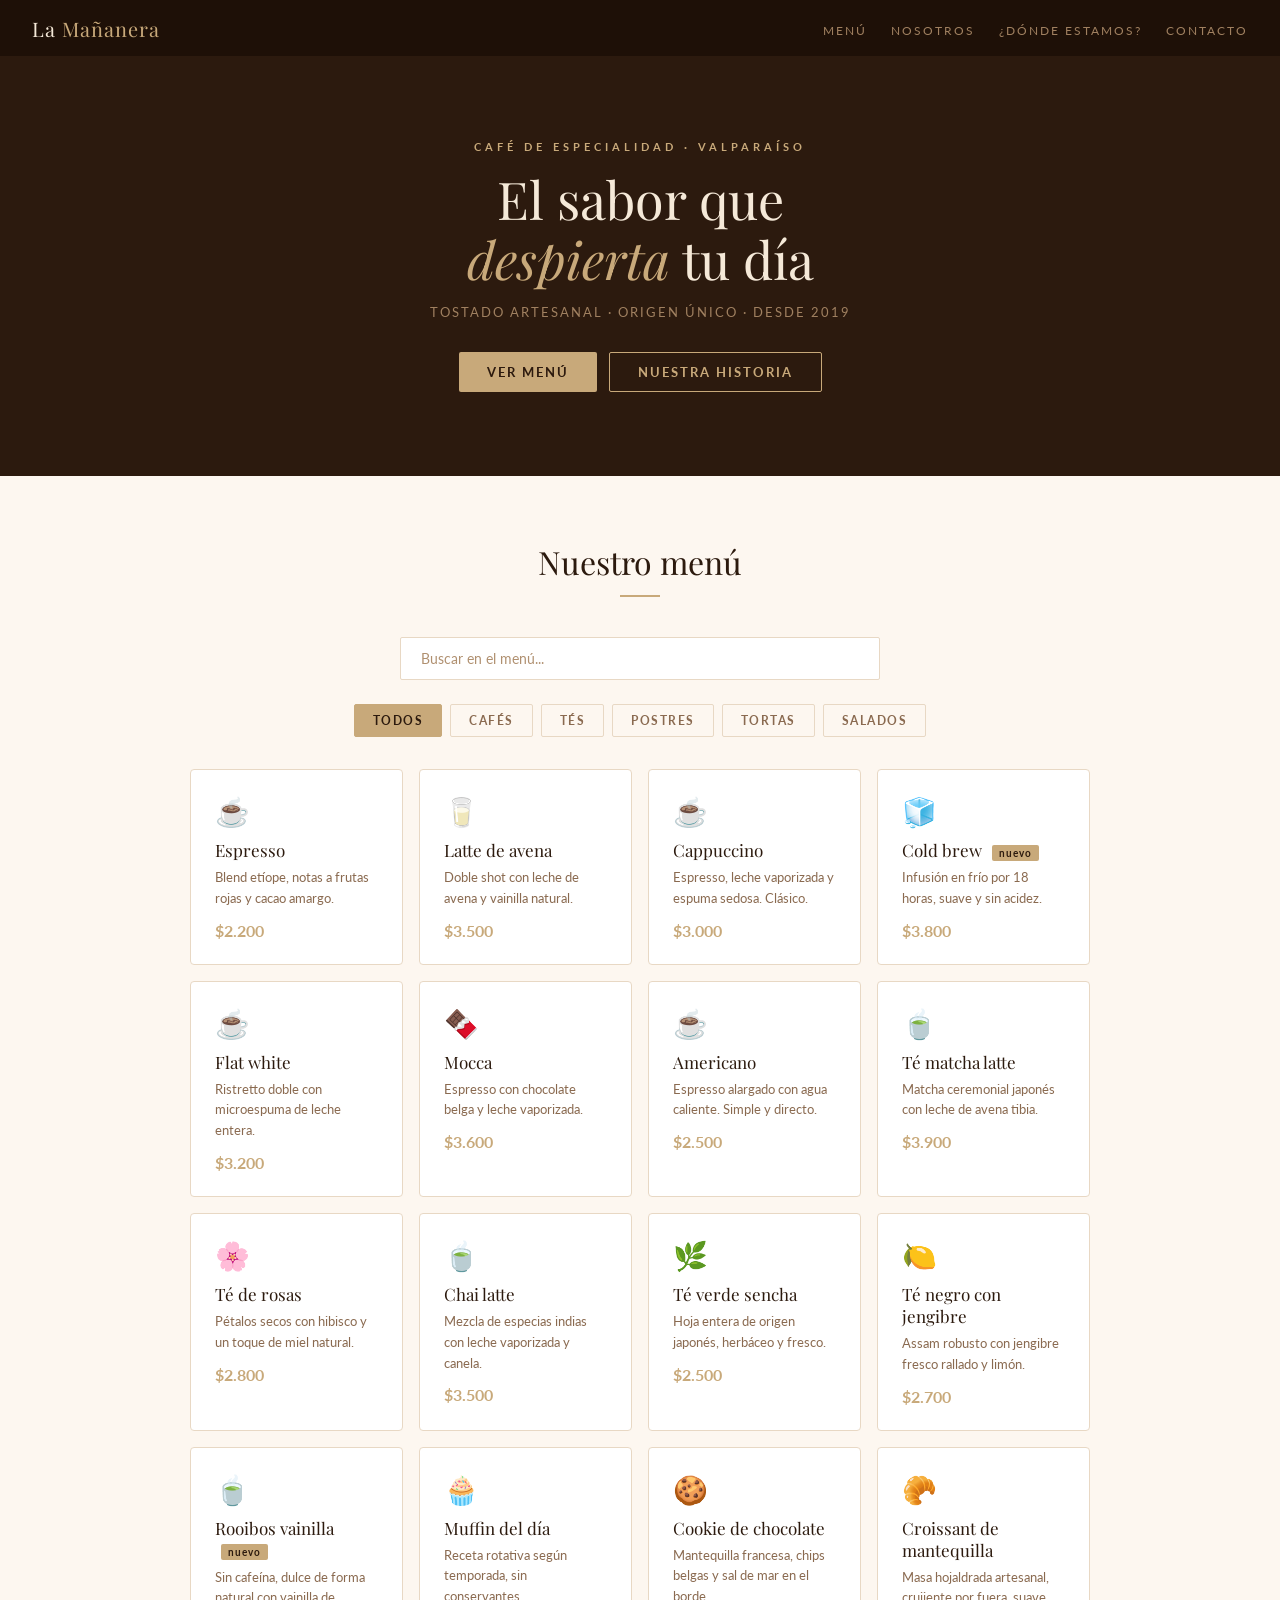
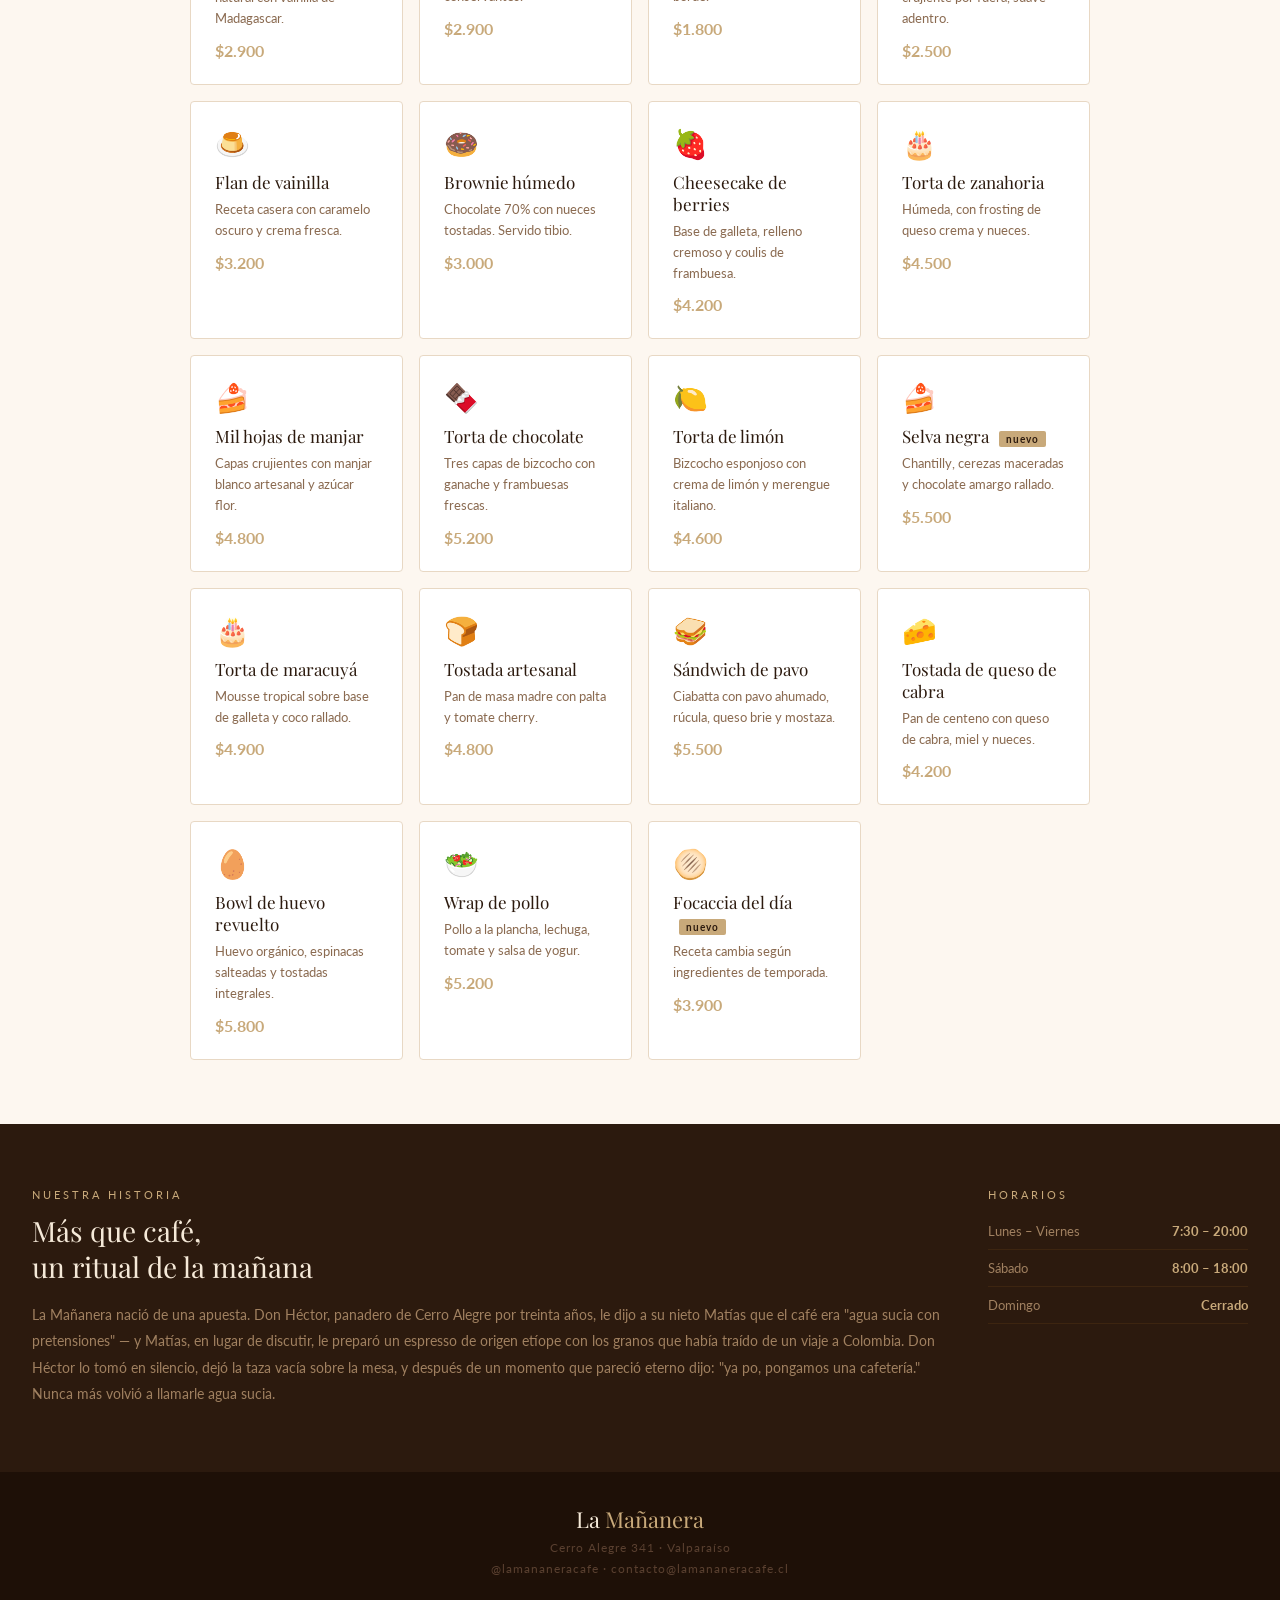
==== index.html @ afb2ca1e "cambios" ====
<!DOCTYPE html>
<html lang="es">
<head>
  <meta charset="UTF-8" />
  <meta name="viewport" content="width=device-width, initial-scale=1.0" />
  <title>La Mañanera — Café de Especialidad</title>
  <link rel="stylesheet" href="style.css" />
  <link rel="preconnect" href="https://fonts.googleapis.com" />
  <link href="https://fonts.googleapis.com/css2?family=Playfair+Display:ital,wght@0,400;0,600;1,400&family=Lato:wght@300;400;700&display=swap" rel="stylesheet" />
</head>
<body>

  <!-- NAVBAR -->
  <nav class="nav">
    <div class="nav-logo">La <span>Mañanera</span></div>
    <ul class="nav-links">
      <li><a href="#menu">Menú</a></li>
      <li><a href="#nosotros">Nosotros</a></li>
      <li><a href="ubicacion.html">¿Dónde estamos?</a></li>
      <li><a href="contacto.html">Contacto</a></li>
    </ul>
  </nav>

  <!-- HERO -->
  <section class="hero">
    <p class="hero-tag">Café de especialidad · Valparaíso</p>
    <h1 class="hero-title">El sabor que<br><em>despierta</em> tu día</h1>
    <p class="hero-sub">Tostado artesanal · Origen único · Desde 2019</p>
    <div class="hero-btns">
      <a href="#menu" class="btn-primary">Ver menú</a>
      <a href="#nosotros" class="btn-secondary">Nuestra historia</a>
    </div>
  </section>

  <!-- MENÚ -->
  <section class="section" id="menu">
    <h2 class="section-title">Nuestro menú</h2>
    <div class="section-line"></div>

    <!-- BUSCADOR -->
    <div class="menu-search-wrap">
      <input type="text" id="menuSearch" class="menu-search" placeholder="Buscar en el menú..." />
    </div>

    <!-- FILTROS -->
    <div class="menu-filters">
      <button class="filter-btn active" data-cat="todos">Todos</button>
      <button class="filter-btn" data-cat="cafes">Cafés</button>
      <button class="filter-btn" data-cat="tes">Tés</button>
      <button class="filter-btn" data-cat="postres">Postres</button>
      <button class="filter-btn" data-cat="tortas">Tortas</button>
      <button class="filter-btn" data-cat="salados">Salados</button>
    </div>

    <!-- SIN RESULTADOS -->
    <p class="menu-empty" id="menuEmpty" style="display:none;">No se encontraron productos.</p>

    <!-- GRID DE PRODUCTOS -->
    <div class="menu-grid" id="menuGrid">

      <!-- CAFÉS -->
      <div class="menu-card" data-cat="cafes">
        <div class="menu-icon">☕</div>
        <p class="menu-name">Espresso</p>
        <p class="menu-desc">Blend etíope, notas a frutas rojas y cacao amargo.</p>
        <span class="menu-price">$2.200</span>
      </div>
      <div class="menu-card" data-cat="cafes">
        <div class="menu-icon">🥛</div>
        <p class="menu-name">Latte de avena</p>
        <p class="menu-desc">Doble shot con leche de avena y vainilla natural.</p>
        <span class="menu-price">$3.500</span>
      </div>
      <div class="menu-card" data-cat="cafes">
        <div class="menu-icon">☕</div>
        <p class="menu-name">Cappuccino</p>
        <p class="menu-desc">Espresso, leche vaporizada y espuma sedosa. Clásico.</p>
        <span class="menu-price">$3.000</span>
      </div>
      <div class="menu-card" data-cat="cafes">
        <div class="menu-icon">🧊</div>
        <p class="menu-name">Cold brew <span class="badge-new">nuevo</span></p>
        <p class="menu-desc">Infusión en frío por 18 horas, suave y sin acidez.</p>
        <span class="menu-price">$3.800</span>
      </div>
      <div class="menu-card" data-cat="cafes">
        <div class="menu-icon">☕</div>
        <p class="menu-name">Flat white</p>
        <p class="menu-desc">Ristretto doble con microespuma de leche entera.</p>
        <span class="menu-price">$3.200</span>
      </div>
      <div class="menu-card" data-cat="cafes">
        <div class="menu-icon">🍫</div>
        <p class="menu-name">Mocca</p>
        <p class="menu-desc">Espresso con chocolate belga y leche vaporizada.</p>
        <span class="menu-price">$3.600</span>
      </div>
      <div class="menu-card" data-cat="cafes">
        <div class="menu-icon">☕</div>
        <p class="menu-name">Americano</p>
        <p class="menu-desc">Espresso alargado con agua caliente. Simple y directo.</p>
        <span class="menu-price">$2.500</span>
      </div>

      <!-- TÉS -->
      <div class="menu-card" data-cat="tes">
        <div class="menu-icon">🍵</div>
        <p class="menu-name">Té matcha latte</p>
        <p class="menu-desc">Matcha ceremonial japonés con leche de avena tibia.</p>
        <span class="menu-price">$3.900</span>
      </div>
      <div class="menu-card" data-cat="tes">
        <div class="menu-icon">🌸</div>
        <p class="menu-name">Té de rosas</p>
        <p class="menu-desc">Pétalos secos con hibisco y un toque de miel natural.</p>
        <span class="menu-price">$2.800</span>
      </div>
      <div class="menu-card" data-cat="tes">
        <div class="menu-icon">🍵</div>
        <p class="menu-name">Chai latte</p>
        <p class="menu-desc">Mezcla de especias indias con leche vaporizada y canela.</p>
        <span class="menu-price">$3.500</span>
      </div>
      <div class="menu-card" data-cat="tes">
        <div class="menu-icon">🌿</div>
        <p class="menu-name">Té verde sencha</p>
        <p class="menu-desc">Hoja entera de origen japonés, herbáceo y fresco.</p>
        <span class="menu-price">$2.500</span>
      </div>
      <div class="menu-card" data-cat="tes">
        <div class="menu-icon">🍋</div>
        <p class="menu-name">Té negro con jengibre</p>
        <p class="menu-desc">Assam robusto con jengibre fresco rallado y limón.</p>
        <span class="menu-price">$2.700</span>
      </div>
      <div class="menu-card" data-cat="tes">
        <div class="menu-icon">🍵</div>
        <p class="menu-name">Rooibos vainilla <span class="badge-new">nuevo</span></p>
        <p class="menu-desc">Sin cafeína, dulce de forma natural con vainilla de Madagascar.</p>
        <span class="menu-price">$2.900</span>
      </div>

      <!-- POSTRES -->
      <div class="menu-card" data-cat="postres">
        <div class="menu-icon">🧁</div>
        <p class="menu-name">Muffin del día</p>
        <p class="menu-desc">Receta rotativa según temporada, sin conservantes.</p>
        <span class="menu-price">$2.900</span>
      </div>
      <div class="menu-card" data-cat="postres">
        <div class="menu-icon">🍪</div>
        <p class="menu-name">Cookie de chocolate</p>
        <p class="menu-desc">Mantequilla francesa, chips belgas y sal de mar en el borde.</p>
        <span class="menu-price">$1.800</span>
      </div>
      <div class="menu-card" data-cat="postres">
        <div class="menu-icon">🥐</div>
        <p class="menu-name">Croissant de mantequilla</p>
        <p class="menu-desc">Masa hojaldrada artesanal, crujiente por fuera, suave adentro.</p>
        <span class="menu-price">$2.500</span>
      </div>
      <div class="menu-card" data-cat="postres">
        <div class="menu-icon">🍮</div>
        <p class="menu-name">Flan de vainilla</p>
        <p class="menu-desc">Receta casera con caramelo oscuro y crema fresca.</p>
        <span class="menu-price">$3.200</span>
      </div>
      <div class="menu-card" data-cat="postres">
        <div class="menu-icon">🍩</div>
        <p class="menu-name">Brownie húmedo</p>
        <p class="menu-desc">Chocolate 70% con nueces tostadas. Servido tibio.</p>
        <span class="menu-price">$3.000</span>
      </div>
      <div class="menu-card" data-cat="postres">
        <div class="menu-icon">🍓</div>
        <p class="menu-name">Cheesecake de berries</p>
        <p class="menu-desc">Base de galleta, relleno cremoso y coulis de frambuesa.</p>
        <span class="menu-price">$4.200</span>
      </div>

      <!-- TORTAS -->
      <div class="menu-card" data-cat="tortas">
        <div class="menu-icon">🎂</div>
        <p class="menu-name">Torta de zanahoria</p>
        <p class="menu-desc">Húmeda, con frosting de queso crema y nueces.</p>
        <span class="menu-price">$4.500</span>
      </div>
      <div class="menu-card" data-cat="tortas">
        <div class="menu-icon">🍰</div>
        <p class="menu-name">Mil hojas de manjar</p>
        <p class="menu-desc">Capas crujientes con manjar blanco artesanal y azúcar flor.</p>
        <span class="menu-price">$4.800</span>
      </div>
      <div class="menu-card" data-cat="tortas">
        <div class="menu-icon">🍫</div>
        <p class="menu-name">Torta de chocolate</p>
        <p class="menu-desc">Tres capas de bizcocho con ganache y frambuesas frescas.</p>
        <span class="menu-price">$5.200</span>
      </div>
      <div class="menu-card" data-cat="tortas">
        <div class="menu-icon">🍋</div>
        <p class="menu-name">Torta de limón</p>
        <p class="menu-desc">Bizcocho esponjoso con crema de limón y merengue italiano.</p>
        <span class="menu-price">$4.600</span>
      </div>
      <div class="menu-card" data-cat="tortas">
        <div class="menu-icon">🍰</div>
        <p class="menu-name">Selva negra <span class="badge-new">nuevo</span></p>
        <p class="menu-desc">Chantilly, cerezas maceradas y chocolate amargo rallado.</p>
        <span class="menu-price">$5.500</span>
      </div>
      <div class="menu-card" data-cat="tortas">
        <div class="menu-icon">🎂</div>
        <p class="menu-name">Torta de maracuyá</p>
        <p class="menu-desc">Mousse tropical sobre base de galleta y coco rallado.</p>
        <span class="menu-price">$4.900</span>
      </div>

      <!-- SALADOS -->
      <div class="menu-card" data-cat="salados">
        <div class="menu-icon">🍞</div>
        <p class="menu-name">Tostada artesanal</p>
        <p class="menu-desc">Pan de masa madre con palta y tomate cherry.</p>
        <span class="menu-price">$4.800</span>
      </div>
      <div class="menu-card" data-cat="salados">
        <div class="menu-icon">🥪</div>
        <p class="menu-name">Sándwich de pavo</p>
        <p class="menu-desc">Ciabatta con pavo ahumado, rúcula, queso brie y mostaza.</p>
        <span class="menu-price">$5.500</span>
      </div>
      <div class="menu-card" data-cat="salados">
        <div class="menu-icon">🧀</div>
        <p class="menu-name">Tostada de queso de cabra</p>
        <p class="menu-desc">Pan de centeno con queso de cabra, miel y nueces.</p>
        <span class="menu-price">$4.200</span>
      </div>
      <div class="menu-card" data-cat="salados">
        <div class="menu-icon">🥚</div>
        <p class="menu-name">Bowl de huevo revuelto</p>
        <p class="menu-desc">Huevo orgánico, espinacas salteadas y tostadas integrales.</p>
        <span class="menu-price">$5.800</span>
      </div>
      <div class="menu-card" data-cat="salados">
        <div class="menu-icon">🥗</div>
        <p class="menu-name">Wrap de pollo</p>
        <p class="menu-desc">Pollo a la plancha, lechuga, tomate y salsa de yogur.</p>
        <span class="menu-price">$5.200</span>
      </div>
      <div class="menu-card" data-cat="salados">
        <div class="menu-icon">🫓</div>
        <p class="menu-name">Focaccia del día <span class="badge-new">nuevo</span></p>
        <p class="menu-desc">Receta cambia según ingredientes de temporada.</p>
        <span class="menu-price">$3.900</span>
      </div>

    </div>
  </section>

  <!-- NOSOTROS -->
  <section class="about" id="nosotros">
    <div class="about-text">
      <span class="about-label">Nuestra historia</span>
      <h2 class="about-heading">Más que café,<br>un ritual de la mañana</h2>
      <p class="about-body">La Mañanera nació de una apuesta. Don Héctor, panadero de Cerro Alegre por treinta años, le dijo a su nieto Matías que el café era "agua sucia con pretensiones" — y Matías, en lugar de discutir, le preparó un espresso de origen etíope con los granos que había traído de un viaje a Colombia. Don Héctor lo tomó en silencio, dejó la taza vacía sobre la mesa, y después de un momento que pareció eterno dijo: "ya po, pongamos una cafetería." Nunca más volvió a llamarle agua sucia.
</p>
    </div>
    <div class="about-hours" id="horarios">
      <span class="about-label">Horarios</span>
      <div class="hours">
        <div class="hour-row"><span>Lunes – Viernes</span><strong>7:30 – 20:00</strong></div>
        <div class="hour-row"><span>Sábado</span><strong>8:00 – 18:00</strong></div>
        <div class="hour-row"><span>Domingo</span><strong>Cerrado</strong></div>
      </div>
    </div>
  </section>

  <!-- FOOTER / CONTACTO -->
  <footer class="footer" id="contacto">
    <div class="footer-logo">La <span>Mañanera</span></div>
    <p class="footer-sub">Cerro Alegre 341 · Valparaíso</p>
    <p class="footer-sub">@lamananeracafe · contacto@lamananeracafe.cl</p>
  </footer>


<script>
  const cards = document.querySelectorAll('.menu-card');
  const filterBtns = document.querySelectorAll('.filter-btn');
  const searchInput = document.getElementById('menuSearch');
  const emptyMsg = document.getElementById('menuEmpty');

  let currentCat = 'todos';

  function filterMenu() {
    const query = searchInput.value.toLowerCase().trim();
    let visible = 0;

    cards.forEach(card => {
      const cat = card.dataset.cat;
      const text = card.innerText.toLowerCase();
      const matchCat = currentCat === 'todos' || cat === currentCat;
      const matchSearch = query === '' || text.includes(query);

      if (matchCat && matchSearch) {
        card.style.display = '';
        visible++;
      } else {
        card.style.display = 'none';
      }
    });

    emptyMsg.style.display = visible === 0 ? 'block' : 'none';
  }

  filterBtns.forEach(btn => {
    btn.addEventListener('click', () => {
      filterBtns.forEach(b => b.classList.remove('active'));
      btn.classList.add('active');
      currentCat = btn.dataset.cat;
      filterMenu();
    });
  });

  searchInput.addEventListener('input', filterMenu);
</script>

</body>
</html>
---- style.css ----
/* ===== RESET & BASE ===== */
*, *::before, *::after { box-sizing: border-box; margin: 0; padding: 0; }

body {
  font-family: 'Lato', sans-serif;
  background: #fdf7f0;
  color: #2c1a0e;
}

a { text-decoration: none; }

/* ===== NAVBAR ===== */
.nav {
  background: #1e1007;
  padding: 0 2rem;
  display: flex;
  align-items: center;
  justify-content: space-between;
  height: 56px;
  position: sticky;
  top: 0;
  z-index: 100;
}

.nav-logo {
  font-family: 'Playfair Display', serif;
  font-size: 20px;
  color: #f5e9d8;
  letter-spacing: 1px;
}

.nav-logo span { color: #c8a97a; }

.nav-links {
  display: flex;
  gap: 24px;
  list-style: none;
}

.nav-links a {
  font-size: 12px;
  color: #a08060;
  letter-spacing: 2px;
  text-transform: uppercase;
  transition: color 0.2s;
}

.nav-links a:hover { color: #c8a97a; }

/* ===== HERO ===== */
.hero {
  background: #2c1a0e;
  min-height: 420px;
  display: flex;
  align-items: center;
  justify-content: center;
  flex-direction: column;
  text-align: center;
  padding: 4rem 2rem;
}

.hero-tag {
  font-size: 11px;
  letter-spacing: 4px;
  text-transform: uppercase;
  color: #c8a97a;
  margin-bottom: 1rem;
  font-weight: 700;
}

.hero-title {
  font-family: 'Playfair Display', serif;
  font-size: 52px;
  font-weight: 400;
  color: #f5e9d8;
  line-height: 1.15;
  margin-bottom: 1rem;
}

.hero-title em {
  font-style: italic;
  color: #c8a97a;
}

.hero-sub {
  font-size: 13px;
  color: #a08060;
  letter-spacing: 2px;
  text-transform: uppercase;
  margin-bottom: 2rem;
}

.hero-btns {
  display: flex;
  gap: 12px;
  flex-wrap: wrap;
  justify-content: center;
}

.btn-primary {
  background: #c8a97a;
  color: #2c1a0e;
  padding: 12px 28px;
  font-family: 'Lato', sans-serif;
  font-size: 13px;
  font-weight: 700;
  letter-spacing: 2px;
  text-transform: uppercase;
  border-radius: 2px;
  transition: background 0.2s;
}

.btn-primary:hover { background: #d4b98a; }

.btn-secondary {
  background: transparent;
  color: #c8a97a;
  padding: 11px 28px;
  border: 1.5px solid #c8a97a;
  font-family: 'Lato', sans-serif;
  font-size: 13px;
  font-weight: 700;
  letter-spacing: 2px;
  text-transform: uppercase;
  border-radius: 2px;
  transition: background 0.2s;
}

.btn-secondary:hover { background: rgba(200, 169, 122, 0.1); }

/* ===== SECCIÓN MENÚ ===== */
.section {
  padding: 4rem 2rem;
  background: #fdf7f0;
}

.section-title {
  font-family: 'Playfair Display', serif;
  font-size: 32px;
  color: #2c1a0e;
  text-align: center;
  font-weight: 400;
}

.section-line {
  width: 40px;
  height: 2px;
  background: #c8a97a;
  margin: 0.75rem auto 2.5rem;
}

.menu-grid {
  display: grid;
  grid-template-columns: repeat(auto-fit, minmax(200px, 1fr));
  gap: 16px;
  max-width: 900px;
  margin: 0 auto;
}

.menu-card {
  background: #fff;
  border: 0.5px solid #e8d8c4;
  border-radius: 4px;
  padding: 1.5rem;
  transition: box-shadow 0.2s;
}

.menu-card:hover { box-shadow: 0 4px 20px rgba(44, 26, 14, 0.08); }

.menu-icon { font-size: 28px; margin-bottom: 10px; }

.menu-name {
  font-family: 'Playfair Display', serif;
  font-size: 17px;
  color: #2c1a0e;
  margin-bottom: 6px;
}

.menu-desc {
  font-size: 13px;
  color: #8a6a50;
  line-height: 1.6;
  margin-bottom: 12px;
}

.menu-price {
  font-size: 16px;
  font-weight: 700;
  color: #c8a97a;
}

/* ===== BUSCADOR ===== */
.menu-search-wrap {
  max-width: 480px;
  margin: 0 auto 1.5rem;
  position: relative;
}

.menu-search {
  width: 100%;
  padding: 12px 20px;
  font-family: 'Lato', sans-serif;
  font-size: 14px;
  color: #2c1a0e;
  background: #fff;
  border: 1px solid #e8d8c4;
  border-radius: 2px;
  outline: none;
  transition: border-color 0.2s;
}

.menu-search::placeholder { color: #b09070; }
.menu-search:focus { border-color: #c8a97a; }

/* ===== FILTROS ===== */
.menu-filters {
  display: flex;
  gap: 8px;
  flex-wrap: wrap;
  justify-content: center;
  margin-bottom: 2rem;
}

.filter-btn {
  background: transparent;
  border: 1px solid #e8d8c4;
  color: #8a6a50;
  padding: 8px 18px;
  font-family: 'Lato', sans-serif;
  font-size: 12px;
  font-weight: 700;
  letter-spacing: 1.5px;
  text-transform: uppercase;
  border-radius: 2px;
  cursor: pointer;
  transition: all 0.2s;
}

.filter-btn:hover {
  border-color: #c8a97a;
  color: #c8a97a;
}

.filter-btn.active {
  background: #c8a97a;
  border-color: #c8a97a;
  color: #2c1a0e;
}

/* SIN RESULTADOS */
.menu-empty {
  text-align: center;
  color: #b09070;
  font-size: 14px;
  padding: 2rem 0;
  font-style: italic;
}

.badge-new {
  background: #c8a97a;
  color: #2c1a0e;
  font-size: 10px;
  font-weight: 700;
  letter-spacing: 1px;
  padding: 2px 7px;
  border-radius: 2px;
  vertical-align: middle;
  margin-left: 6px;
  font-family: 'Lato', sans-serif;
}

/* ===== NOSOTROS + HORARIOS ===== */
.about {
  background: #2c1a0e;
  padding: 4rem 2rem;
  display: flex;
  gap: 3rem;
  align-items: flex-start;
  flex-wrap: wrap;
  max-width: 100%;
}

.about-text { flex: 1; min-width: 240px; }
.about-hours { flex: 0 0 260px; }

.about-label {
  font-size: 11px;
  letter-spacing: 3px;
  text-transform: uppercase;
  color: #c8a97a;
  margin-bottom: 0.75rem;
  display: block;
}

.about-heading {
  font-family: 'Playfair Display', serif;
  font-size: 28px;
  color: #f5e9d8;
  line-height: 1.3;
  margin-bottom: 1rem;
  font-weight: 400;
}

.about-body {
  font-size: 14px;
  color: #a08060;
  line-height: 1.9;
}

.hours { display: flex; flex-direction: column; gap: 0; }

.hour-row {
  display: flex;
  justify-content: space-between;
  font-size: 13px;
  color: #a08060;
  border-bottom: 0.5px solid #3d2510;
  padding: 10px 0;
}

.hour-row strong { color: #c8a97a; }

/* ===== FOOTER ===== */
.footer {
  background: #1e1007;
  padding: 2rem;
  text-align: center;
  display: flex;
  flex-direction: column;
  gap: 6px;
}

.footer-logo {
  font-family: 'Playfair Display', serif;
  font-size: 22px;
  color: #f5e9d8;
}

.footer-logo span { color: #c8a97a; }

.footer-sub {
  font-size: 12px;
  color: #5a4030;
  letter-spacing: 1px;
}

/* ===== RESPONSIVE ===== */
@media (max-width: 600px) {
  .hero-title { font-size: 36px; }
  .nav-links { display: none; }
  .about { flex-direction: column; gap: 2rem; }
  .about-hours { flex: 0 0 auto; width: 100%; }
}

/* ===== PÁGINAS INTERNAS ===== */
.nav-logo { text-decoration: none; }

.nav-active { color: #c8a97a !important; }

.inner-hero {
  background: #2c1a0e;
  padding: 3.5rem 2rem 3rem;
  text-align: center;
}

.inner-title {
  font-family: 'Playfair Display', serif;
  font-size: 40px;
  font-weight: 400;
  color: #f5e9d8;
  line-height: 1.2;
  margin-top: 0.5rem;
}

.inner-title em { font-style: italic; color: #c8a97a; }

.inner-section {
  padding: 3rem 2rem;
  max-width: 960px;
  margin: 0 auto;
}

/* ===== UBICACIÓN ===== */
.ubicacion-grid {
  display: grid;
  grid-template-columns: repeat(auto-fit, minmax(220px, 1fr));
  gap: 16px;
  margin-bottom: 2.5rem;
}

.info-card {
  background: #fff;
  border: 0.5px solid #e8d8c4;
  border-radius: 4px;
  padding: 1.75rem 1.5rem;
}

.info-icon { font-size: 28px; margin-bottom: 12px; }

.info-title {
  font-family: 'Playfair Display', serif;
  font-size: 18px;
  color: #2c1a0e;
  margin-bottom: 10px;
  font-weight: 400;
}

.info-main {
  font-size: 16px;
  font-weight: 700;
  color: #2c1a0e;
  margin-bottom: 4px;
}

.info-sub {
  font-size: 13px;
  color: #8a6a50;
  margin-bottom: 14px;
}

.info-link {
  font-size: 13px;
  font-weight: 700;
  color: #c8a97a;
  letter-spacing: 0.5px;
}

.info-link:hover { text-decoration: underline; }

.llegar-list {
  list-style: none;
  display: flex;
  flex-direction: column;
  gap: 10px;
}

.llegar-list li {
  font-size: 13px;
  color: #5a3a20;
  line-height: 1.5;
}

.llegar-tipo {
  display: inline-block;
  background: #f5ece0;
  color: #8a5a30;
  font-size: 10px;
  font-weight: 700;
  letter-spacing: 1px;
  text-transform: uppercase;
  padding: 2px 8px;
  border-radius: 2px;
  margin-right: 6px;
  vertical-align: middle;
}

.hour-row.domingo strong { color: #b09070; }

.map-placeholder {
  background: #f5ece0;
  border: 0.5px solid #e8d8c4;
  border-radius: 4px;
  padding: 3rem 2rem;
  text-align: center;
}

.map-pin { font-size: 36px; margin-bottom: 8px; }

.map-label {
  font-family: 'Playfair Display', serif;
  font-size: 20px;
  color: #2c1a0e;
  margin-bottom: 4px;
}

.map-sub { font-size: 13px; color: #8a6a50; }

/* ===== CONTACTO ===== */
.contacto-grid {
  display: grid;
  grid-template-columns: 1fr 1.4fr;
  gap: 2.5rem;
  align-items: start;
}

.contacto-canales {
  display: flex;
  flex-direction: column;
  gap: 12px;
}

.canal-card {
  display: flex;
  align-items: center;
  gap: 14px;
  padding: 1.1rem 1.25rem;
  border-radius: 4px;
  border: 0.5px solid #e8d8c4;
  background: #fff;
  text-decoration: none;
  transition: box-shadow 0.2s, border-color 0.2s;
}

.canal-card:hover {
  border-color: #c8a97a;
  box-shadow: 0 4px 16px rgba(44,26,14,0.07);
}

.canal-icon { font-size: 24px; flex-shrink: 0; }

.canal-nombre {
  font-size: 14px;
  font-weight: 700;
  color: #2c1a0e;
  margin-bottom: 2px;
}

.canal-detalle { font-size: 12px; color: #8a6a50; }

.canal-arrow {
  margin-left: auto;
  font-size: 16px;
  color: #c8a97a;
  font-weight: 700;
}

.form-title {
  font-family: 'Playfair Display', serif;
  font-size: 22px;
  color: #2c1a0e;
  font-weight: 400;
  margin-bottom: 4px;
}

.form-sub { font-size: 13px; color: #8a6a50; margin-bottom: 1.5rem; }

.form-group { margin-bottom: 1rem; }

.form-label {
  display: block;
  font-size: 12px;
  font-weight: 700;
  letter-spacing: 1px;
  text-transform: uppercase;
  color: #8a6a50;
  margin-bottom: 6px;
}

.form-input {
  width: 100%;
  padding: 11px 14px;
  font-family: 'Lato', sans-serif;
  font-size: 14px;
  color: #2c1a0e;
  background: #fff;
  border: 1px solid #e8d8c4;
  border-radius: 2px;
  outline: none;
  transition: border-color 0.2s;
}

.form-input:focus { border-color: #c8a97a; }
.form-input::placeholder { color: #b09070; }

.form-textarea {
  resize: vertical;
  min-height: 110px;
}

.form-submit {
  border: none;
  cursor: pointer;
  width: 100%;
  margin-top: 0.5rem;
}

.form-ok {
  text-align: center;
  color: #8a5a30;
  font-size: 14px;
  padding: 0.75rem 0;
  font-style: italic;
}

@media (max-width: 640px) {
  .contacto-grid { grid-template-columns: 1fr; }
  .inner-title { font-size: 28px; }
}
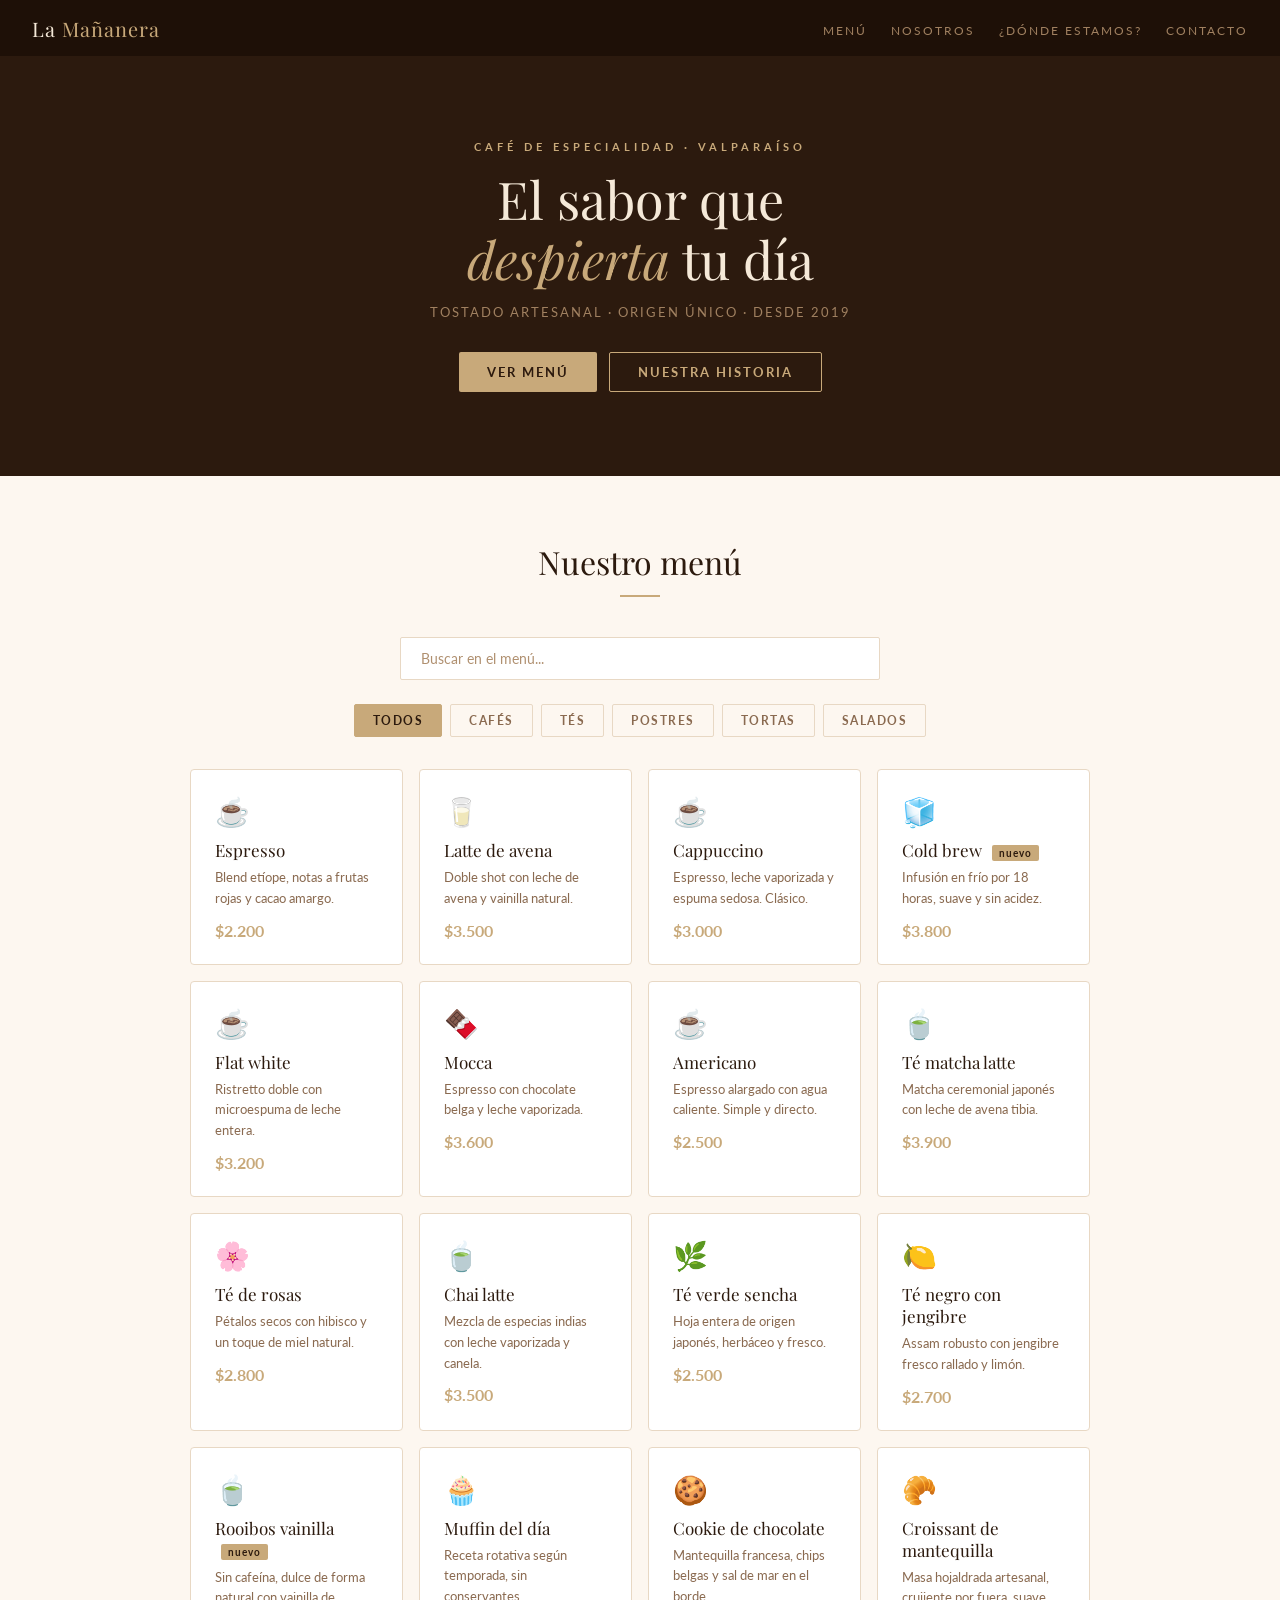
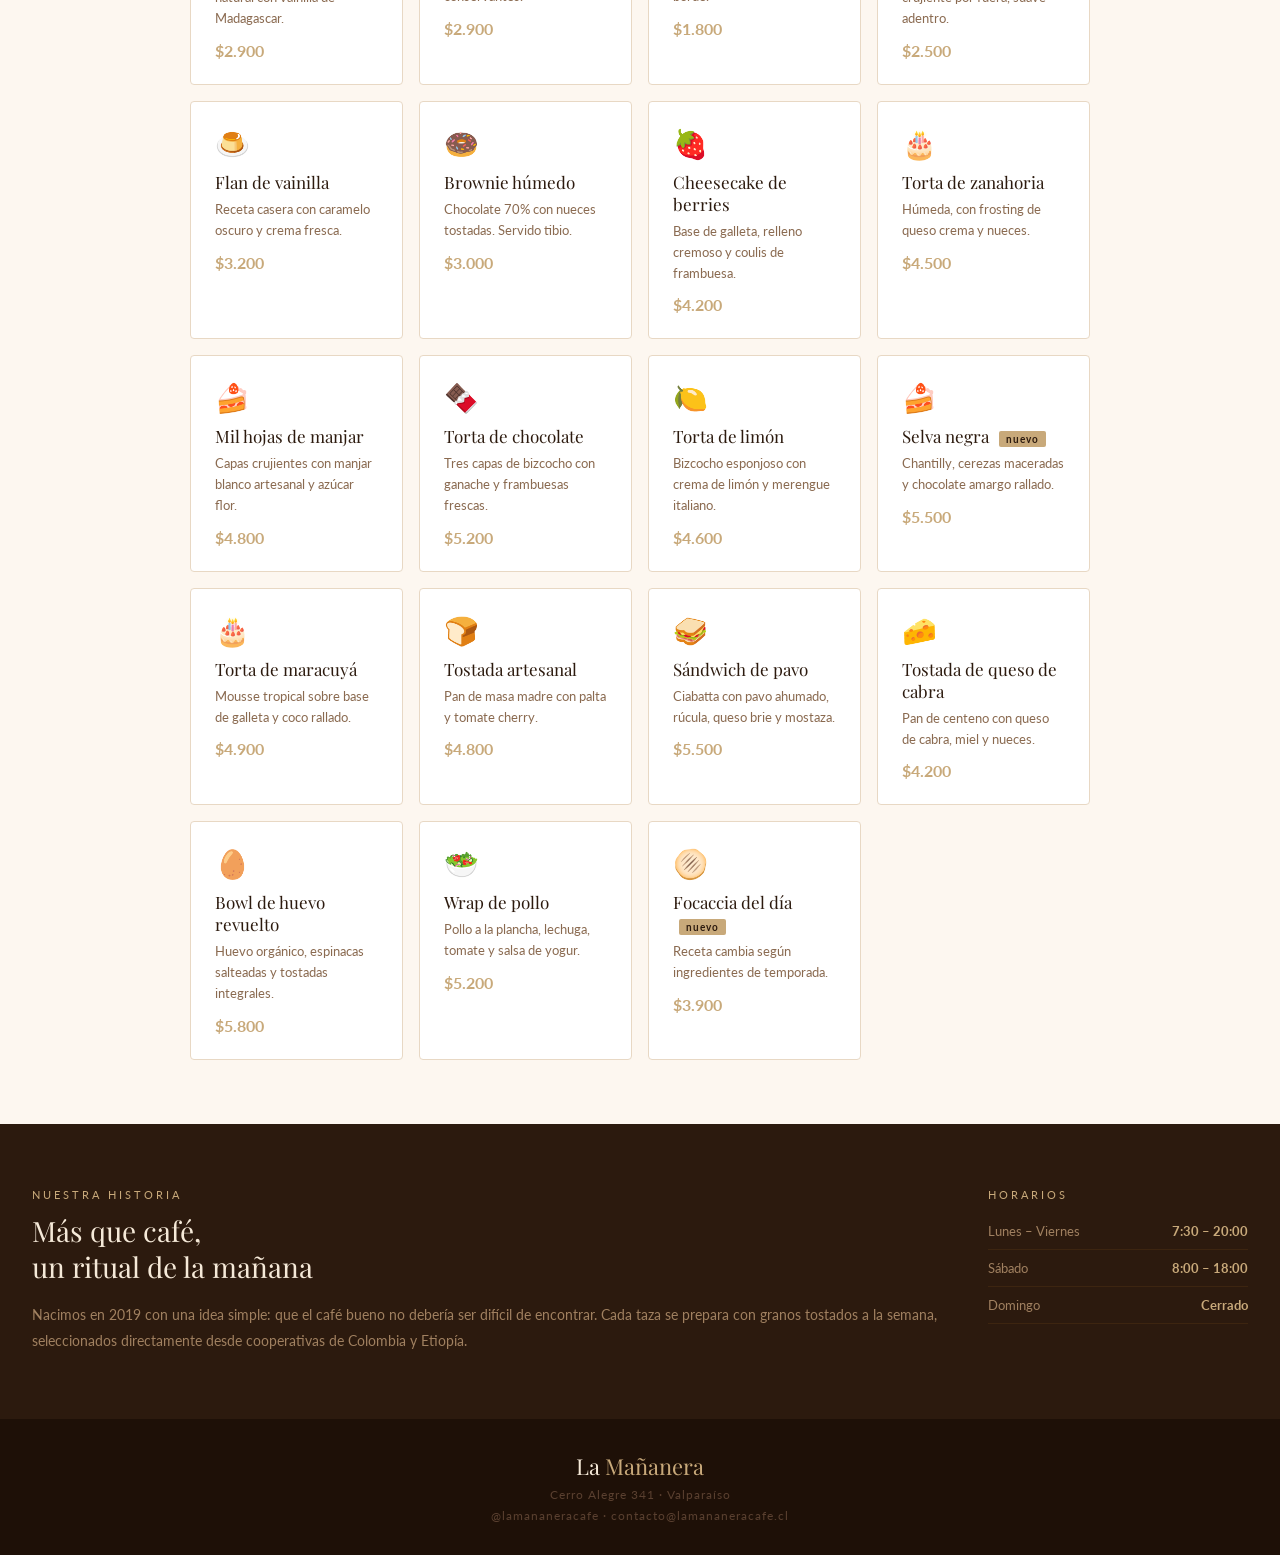
==== commit b510c4de: "cambios" ====
--- a/index.html
+++ b/index.html
@@ -13,9 +13,12 @@
   <!-- NAVBAR -->
   <nav class="nav">
     <div class="nav-logo">La <span>Mañanera</span></div>
-    <ul class="nav-links">
-      <li><a href="#menu">Menú</a></li>
-      <li><a href="#nosotros">Nosotros</a></li>
+    <button class="hamburger" id="hamburger" aria-label="Abrir menú">
+      <span></span><span></span><span></span>
+    </button>
+    <ul class="nav-links" id="navLinks">
+      <li><a href="#menu" onclick="closeMenu()">Menú</a></li>
+      <li><a href="#nosotros" onclick="closeMenu()">Nosotros</a></li>
       <li><a href="ubicacion.html">¿Dónde estamos?</a></li>
       <li><a href="contacto.html">Contacto</a></li>
     </ul>
@@ -262,8 +265,7 @@
     <div class="about-text">
       <span class="about-label">Nuestra historia</span>
       <h2 class="about-heading">Más que café,<br>un ritual de la mañana</h2>
-      <p class="about-body">La Mañanera nació de una apuesta. Don Héctor, panadero de Cerro Alegre por treinta años, le dijo a su nieto Matías que el café era "agua sucia con pretensiones" — y Matías, en lugar de discutir, le preparó un espresso de origen etíope con los granos que había traído de un viaje a Colombia. Don Héctor lo tomó en silencio, dejó la taza vacía sobre la mesa, y después de un momento que pareció eterno dijo: "ya po, pongamos una cafetería." Nunca más volvió a llamarle agua sucia.
-</p>
+      <p class="about-body">Nacimos en 2019 con una idea simple: que el café bueno no debería ser difícil de encontrar. Cada taza se prepara con granos tostados a la semana, seleccionados directamente desde cooperativas de Colombia y Etiopía.</p>
     </div>
     <div class="about-hours" id="horarios">
       <span class="about-label">Horarios</span>
@@ -324,5 +326,18 @@
   searchInput.addEventListener('input', filterMenu);
 </script>
 
+<script>
+  const hamburger = document.getElementById('hamburger');
+  const navLinks = document.getElementById('navLinks');
+  hamburger.addEventListener('click', () => {
+    navLinks.classList.toggle('open');
+    hamburger.classList.toggle('active');
+  });
+  function closeMenu() {
+    navLinks.classList.remove('open');
+    hamburger.classList.remove('active');
+  }
+</script>
+
 </body>
 </html>
--- a/style.css
+++ b/style.css
@@ -20,6 +20,7 @@
   position: sticky;
   top: 0;
   z-index: 100;
+  position: relative;
 }
 
 .nav-logo {
@@ -344,15 +345,71 @@
   letter-spacing: 1px;
 }
 
+/* ===== HAMBURGUESA ===== */
+.hamburger {
+  display: none;
+  flex-direction: column;
+  gap: 5px;
+  background: none;
+  border: none;
+  cursor: pointer;
+  padding: 4px;
+  z-index: 200;
+}
+
+.hamburger span {
+  display: block;
+  width: 24px;
+  height: 2px;
+  background: #c8a97a;
+  border-radius: 2px;
+  transition: all 0.3s;
+}
+
+.hamburger.active span:nth-child(1) {
+  transform: translateY(7px) rotate(45deg);
+}
+.hamburger.active span:nth-child(2) {
+  opacity: 0;
+}
+.hamburger.active span:nth-child(3) {
+  transform: translateY(-7px) rotate(-45deg);
+}
+
 /* ===== RESPONSIVE ===== */
 @media (max-width: 600px) {
   .hero-title { font-size: 36px; }
-  .nav-links { display: none; }
+  .inner-title { font-size: 28px; }
+
+  .hamburger { display: flex; }
+
+  .nav-links {
+    display: none;
+    flex-direction: column;
+    position: absolute;
+    top: 56px;
+    left: 0;
+    right: 0;
+    background: #1e1007;
+    padding: 1rem 2rem 1.5rem;
+    gap: 0;
+    z-index: 150;
+  }
+
+  .nav-links.open { display: flex; }
+
+  .nav-links li { border-bottom: 0.5px solid #2c1a0e; }
+
+  .nav-links a {
+    display: block;
+    padding: 14px 0;
+    font-size: 13px;
+  }
+
   .about { flex-direction: column; gap: 2rem; }
   .about-hours { flex: 0 0 auto; width: 100%; }
-}
-
-/* ===== PÁGINAS INTERNAS ===== */
+  .contacto-grid { grid-template-columns: 1fr; }
+}
 .nav-logo { text-decoration: none; }
 
 .nav-active { color: #c8a97a !important; }
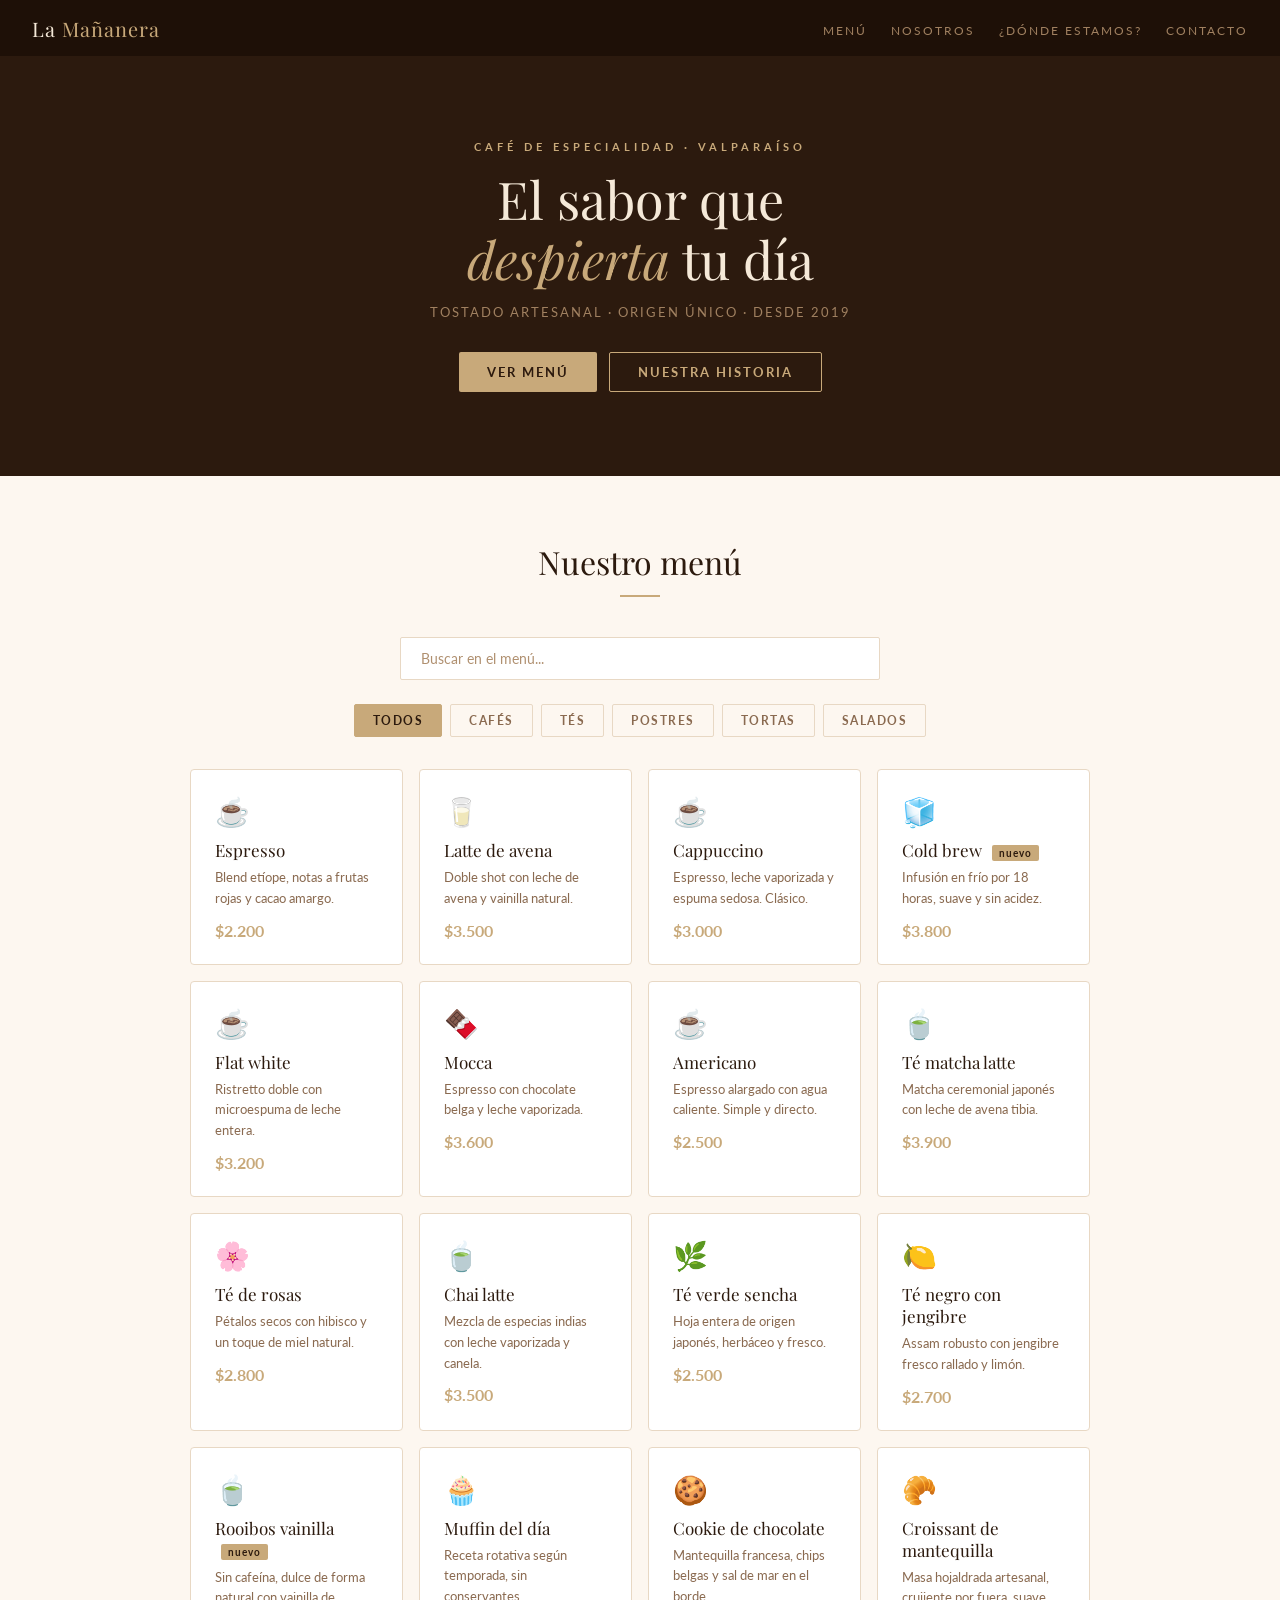
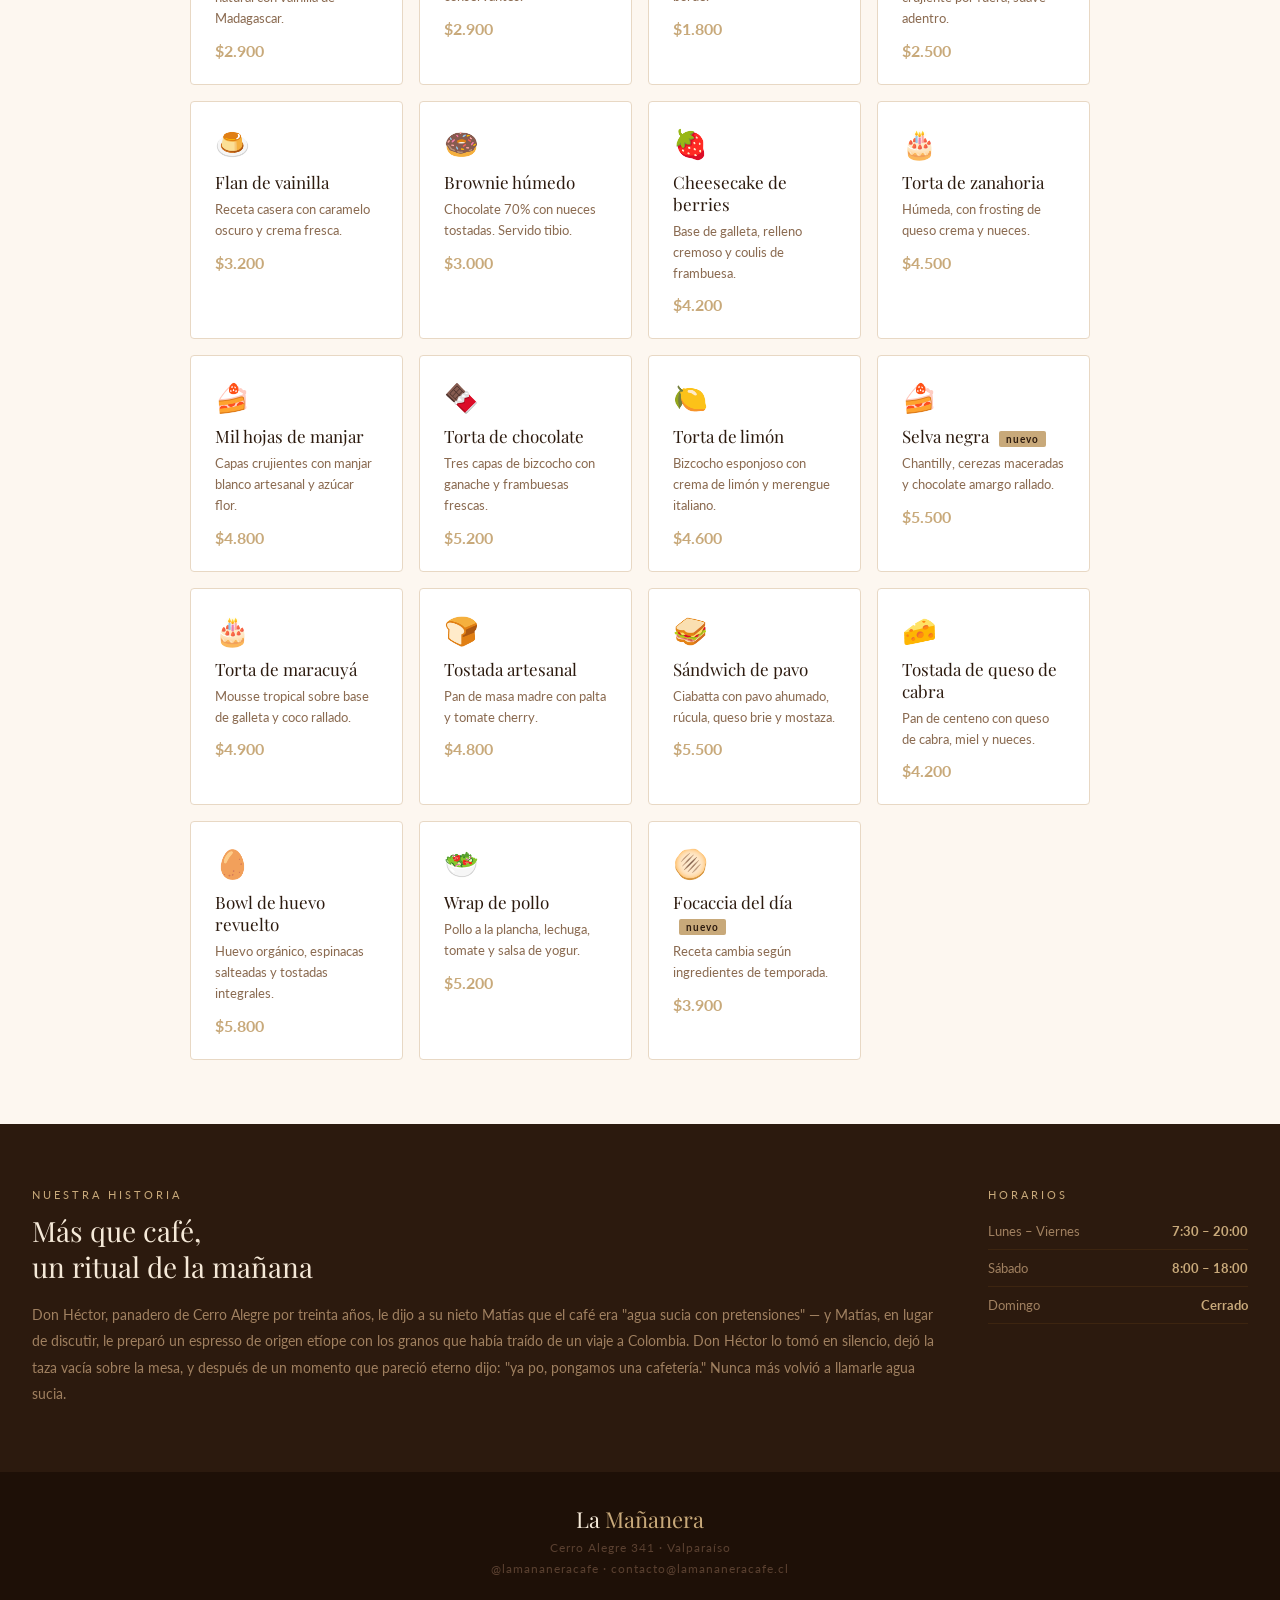
==== commit 4869c119: "favicon y nav fija" ====
--- a/index.html
+++ b/index.html
@@ -7,6 +7,8 @@
   <link rel="stylesheet" href="style.css" />
   <link rel="preconnect" href="https://fonts.googleapis.com" />
   <link href="https://fonts.googleapis.com/css2?family=Playfair+Display:ital,wght@0,400;0,600;1,400&family=Lato:wght@300;400;700&display=swap" rel="stylesheet" />
+  
+  <link rel="icon" type="image/png" href="img/favicon.svg" />
 </head>
 <body>
 
@@ -265,7 +267,8 @@
     <div class="about-text">
       <span class="about-label">Nuestra historia</span>
       <h2 class="about-heading">Más que café,<br>un ritual de la mañana</h2>
-      <p class="about-body">Nacimos en 2019 con una idea simple: que el café bueno no debería ser difícil de encontrar. Cada taza se prepara con granos tostados a la semana, seleccionados directamente desde cooperativas de Colombia y Etiopía.</p>
+      <p class="about-body">Don Héctor, panadero de Cerro Alegre por treinta años, le dijo a su nieto Matías que el café era "agua sucia con pretensiones" — y Matías, en lugar de discutir, le preparó un espresso de origen etíope con los granos que había traído de un viaje a Colombia. Don Héctor lo tomó en silencio, dejó la taza vacía sobre la mesa, y después de un momento que pareció eterno dijo: "ya po, pongamos una cafetería." Nunca más volvió a llamarle agua sucia.
+</p>
     </div>
     <div class="about-hours" id="horarios">
       <span class="about-label">Horarios</span>
--- a/style.css
+++ b/style.css
@@ -20,7 +20,6 @@
   position: sticky;
   top: 0;
   z-index: 100;
-  position: relative;
 }
 
 .nav-logo {
@@ -386,7 +385,7 @@
   .nav-links {
     display: none;
     flex-direction: column;
-    position: absolute;
+    position: fixed;
     top: 56px;
     left: 0;
     right: 0;
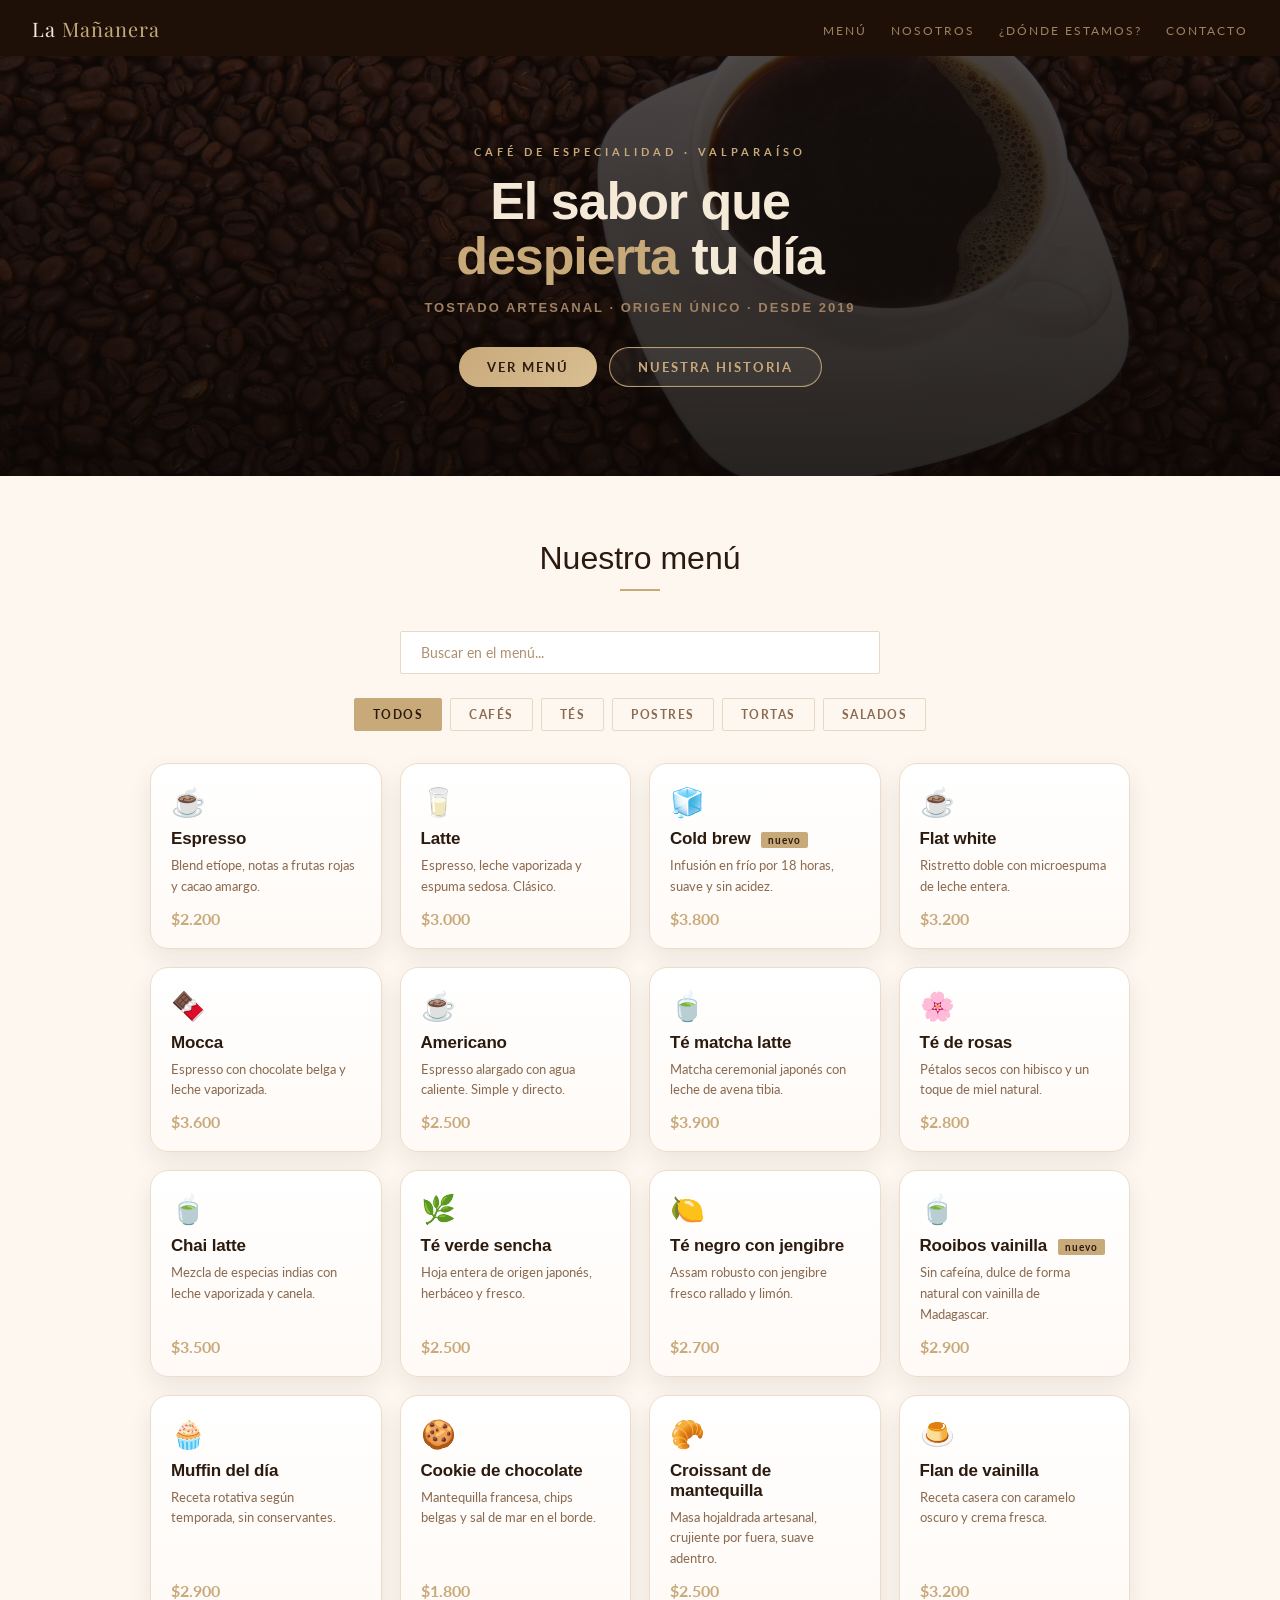
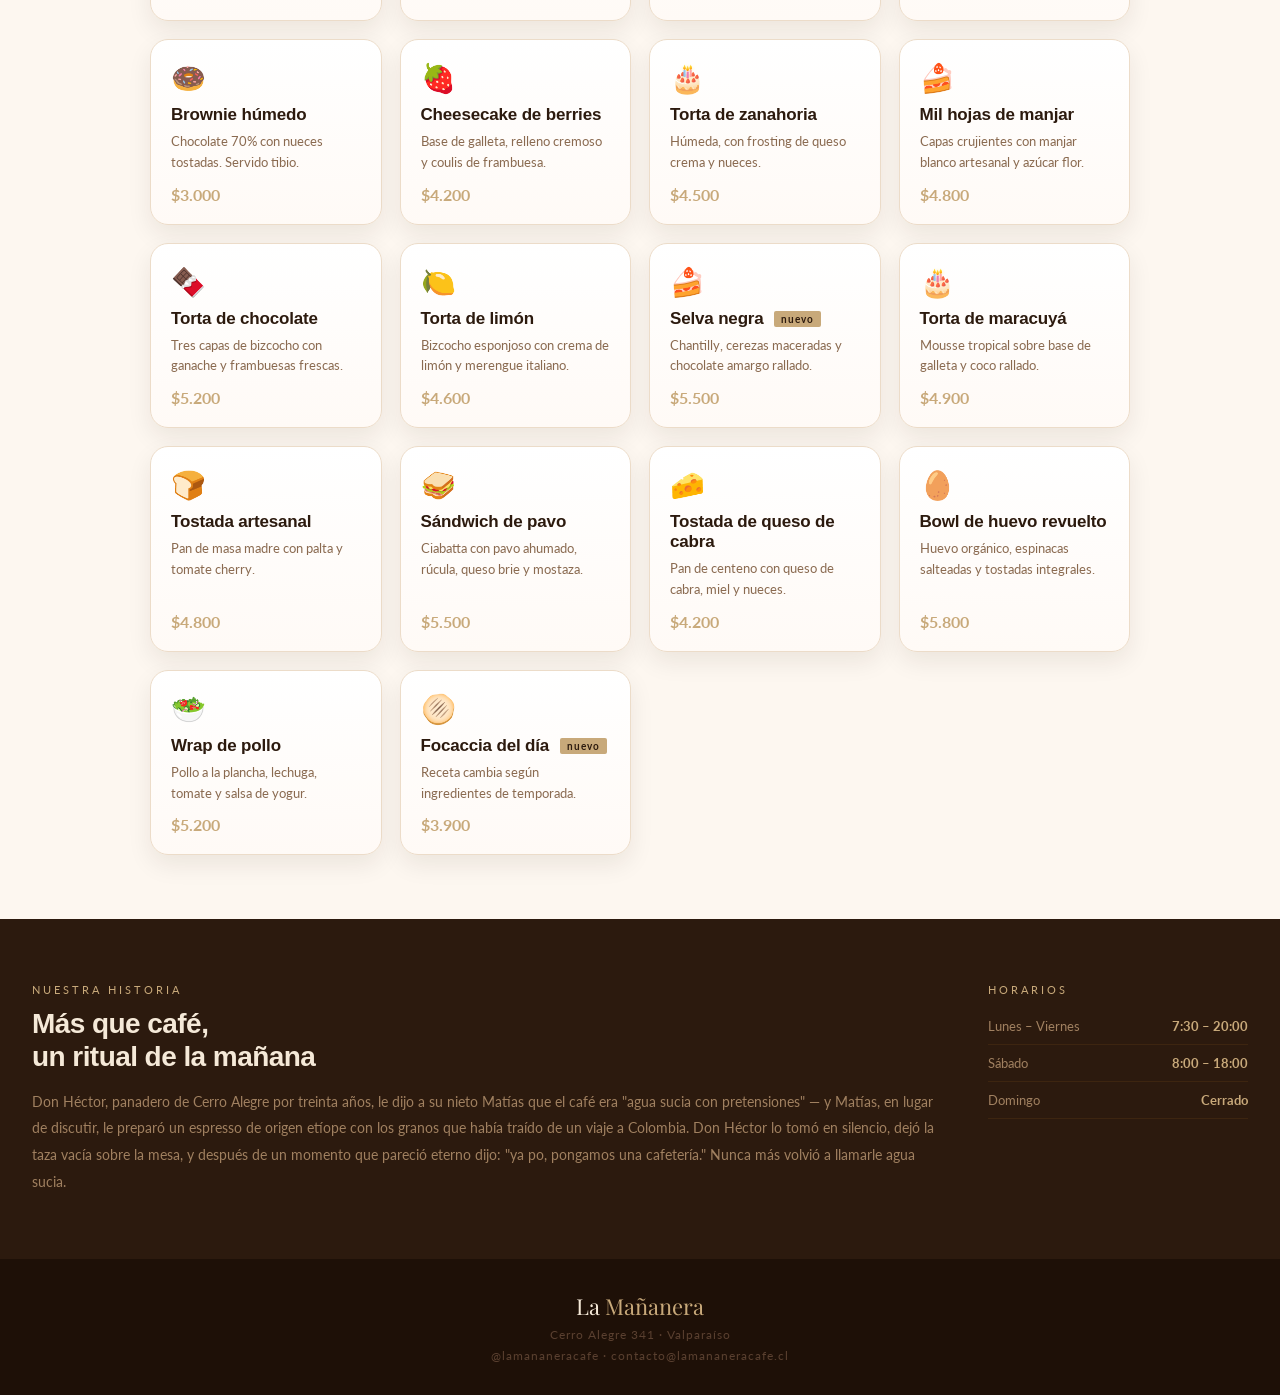
==== commit 94e4a639: "varios cambios de diseño" ====
--- a/index.html
+++ b/index.html
@@ -3,7 +3,7 @@
 <head>
   <meta charset="UTF-8" />
   <meta name="viewport" content="width=device-width, initial-scale=1.0" />
-  <title>La Mañanera — Café de Especialidad</title>
+  <title>La Mañanera - Café de Especialidad</title>
   <link rel="stylesheet" href="style.css" />
   <link rel="preconnect" href="https://fonts.googleapis.com" />
   <link href="https://fonts.googleapis.com/css2?family=Playfair+Display:ital,wght@0,400;0,600;1,400&family=Lato:wght@300;400;700&display=swap" rel="stylesheet" />
@@ -72,13 +72,7 @@
       </div>
       <div class="menu-card" data-cat="cafes">
         <div class="menu-icon">🥛</div>
-        <p class="menu-name">Latte de avena</p>
-        <p class="menu-desc">Doble shot con leche de avena y vainilla natural.</p>
-        <span class="menu-price">$3.500</span>
-      </div>
-      <div class="menu-card" data-cat="cafes">
-        <div class="menu-icon">☕</div>
-        <p class="menu-name">Cappuccino</p>
+        <p class="menu-name">Latte</p>
         <p class="menu-desc">Espresso, leche vaporizada y espuma sedosa. Clásico.</p>
         <span class="menu-price">$3.000</span>
       </div>
--- a/style.css
+++ b/style.css
@@ -49,7 +49,7 @@
 
 /* ===== HERO ===== */
 .hero {
-  background: #2c1a0e;
+  position: relative;
   min-height: 420px;
   display: flex;
   align-items: center;
@@ -57,6 +57,23 @@
   flex-direction: column;
   text-align: center;
   padding: 4rem 2rem;
+  overflow: hidden;
+  background:
+    linear-gradient(rgba(20, 12, 8, 0.68), rgba(20, 12, 8, 0.82)),
+    url('img/fondo.jpg') center/cover no-repeat;
+}
+
+.hero::before {
+  content: "";
+  position: absolute;
+  inset: 0;
+  background: linear-gradient(180deg, rgba(0, 0, 0, 0.15) 0%, rgba(0, 0, 0, 0.35) 100%);
+  z-index: 0;
+}
+
+.hero > * {
+  position: relative;
+  z-index: 1;
 }
 
 .hero-tag {
@@ -69,21 +86,25 @@
 }
 
 .hero-title {
-  font-family: 'Playfair Display', serif;
+  font-family: "SF Pro Display", -apple-system, BlinkMacSystemFont, "Segoe UI", Arial, sans-serif;
   font-size: 52px;
-  font-weight: 400;
+  font-weight: 600;
   color: #f5e9d8;
-  line-height: 1.15;
+  line-height: 1.05;
+  letter-spacing: -0.02em;
   margin-bottom: 1rem;
 }
 
 .hero-title em {
-  font-style: italic;
+  font-family: inherit;
+  font-style: normal;
+  font-weight: 700;
   color: #c8a97a;
 }
 
 .hero-sub {
   font-size: 13px;
+  font-weight: 800;
   color: #a08060;
   letter-spacing: 2px;
   text-transform: uppercase;
@@ -98,7 +119,10 @@
 }
 
 .btn-primary {
-  background: #c8a97a;
+  display: inline-flex;
+  align-items: center;
+  justify-content: center;
+  background: linear-gradient(135deg, #c8a97a 0%, #d9bf93 100%);
   color: #2c1a0e;
   padding: 12px 28px;
   font-family: 'Lato', sans-serif;
@@ -106,27 +130,41 @@
   font-weight: 700;
   letter-spacing: 2px;
   text-transform: uppercase;
-  border-radius: 2px;
-  transition: background 0.2s;
-}
-
-.btn-primary:hover { background: #d4b98a; }
+  border-radius: 999px;
+  box-shadow: 0 8px 18px rgba(44, 26, 14, 0.18);
+  transition: transform 0.18s ease, box-shadow 0.18s ease, background 0.18s ease;
+}
+
+.btn-primary:hover {
+  background: linear-gradient(135deg, #d4b98a 0%, #e2caa8 100%);
+  transform: translateY(-2px);
+  box-shadow: 0 12px 24px rgba(44, 26, 14, 0.22);
+}
 
 .btn-secondary {
-  background: transparent;
+  display: inline-flex;
+  align-items: center;
+  justify-content: center;
+  background: rgba(255, 255, 255, 0.06);
   color: #c8a97a;
   padding: 11px 28px;
-  border: 1.5px solid #c8a97a;
+  border: 1.5px solid rgba(200, 169, 122, 0.9);
   font-family: 'Lato', sans-serif;
   font-size: 13px;
   font-weight: 700;
   letter-spacing: 2px;
   text-transform: uppercase;
-  border-radius: 2px;
-  transition: background 0.2s;
-}
-
-.btn-secondary:hover { background: rgba(200, 169, 122, 0.1); }
+  border-radius: 999px;
+  box-shadow: inset 0 0 0 1px rgba(255, 255, 255, 0.04);
+  transition: transform 0.18s ease, background 0.18s ease, box-shadow 0.18s ease, color 0.18s ease;
+}
+
+.btn-secondary:hover {
+  background: rgba(200, 169, 122, 0.12);
+  color: #f2dfc2;
+  transform: translateY(-2px);
+  box-shadow: 0 10px 20px rgba(44, 26, 14, 0.14);
+}
 
 /* ===== SECCIÓN MENÚ ===== */
 .section {
@@ -135,7 +173,7 @@
 }
 
 .section-title {
-  font-family: 'Playfair Display', serif;
+  font-family: "SF Pro Display", -apple-system, BlinkMacSystemFont, "Segoe UI", Arial, sans-serif;
   font-size: 32px;
   color: #2c1a0e;
   text-align: center;
@@ -151,28 +189,38 @@
 
 .menu-grid {
   display: grid;
-  grid-template-columns: repeat(auto-fit, minmax(200px, 1fr));
-  gap: 16px;
-  max-width: 900px;
+  grid-template-columns: repeat(auto-fit, minmax(220px, 1fr));
+  gap: 18px;
+  align-items: stretch;
+  max-width: 980px;
   margin: 0 auto;
 }
 
 .menu-card {
-  background: #fff;
-  border: 0.5px solid #e8d8c4;
-  border-radius: 4px;
-  padding: 1.5rem;
-  transition: box-shadow 0.2s;
-}
-
-.menu-card:hover { box-shadow: 0 4px 20px rgba(44, 26, 14, 0.08); }
+  display: flex;
+  flex-direction: column;
+  height: 100%;
+  background: linear-gradient(180deg, #fff 0%, #fffaf6 100%);
+  border: 1px solid #ecdcc9;
+  border-radius: 18px;
+  padding: 1.25rem;
+  box-shadow: 0 10px 24px rgba(44, 26, 14, 0.08);
+  transition: transform 0.18s ease, box-shadow 0.18s ease;
+}
+
+.menu-card:hover {
+  transform: translateY(-3px);
+  box-shadow: 0 14px 30px rgba(44, 26, 14, 0.12);
+}
 
 .menu-icon { font-size: 28px; margin-bottom: 10px; }
 
 .menu-name {
-  font-family: 'Playfair Display', serif;
+  font-family: "SF Pro Display", -apple-system, BlinkMacSystemFont, "Segoe UI", Arial, sans-serif;
   font-size: 17px;
-  color: #2c1a0e;
+  font-weight: 700;
+  color: #2c1a0e;
+  letter-spacing: -0.01em;
   margin-bottom: 6px;
 }
 
@@ -184,6 +232,7 @@
 }
 
 .menu-price {
+  margin-top: auto;
   font-size: 16px;
   font-weight: 700;
   color: #c8a97a;
@@ -293,12 +342,13 @@
 }
 
 .about-heading {
-  font-family: 'Playfair Display', serif;
+  font-family: "SF Pro Display", -apple-system, BlinkMacSystemFont, "Segoe UI", Arial, sans-serif;
   font-size: 28px;
   color: #f5e9d8;
-  line-height: 1.3;
+  line-height: 1.15;
   margin-bottom: 1rem;
-  font-weight: 400;
+  font-weight: 600;
+  letter-spacing: -0.02em;
 }
 
 .about-body {
@@ -414,13 +464,30 @@
 .nav-active { color: #c8a97a !important; }
 
 .inner-hero {
-  background: #2c1a0e;
+  position: relative;
+  background:
+    linear-gradient(rgba(20, 12, 8, 0.55), rgba(20, 12, 8, 0.72)),
+    url('img/fondo.jpg') center/cover no-repeat;
   padding: 3.5rem 2rem 3rem;
   text-align: center;
+  overflow: hidden;
+}
+
+.inner-hero::before {
+  content: "";
+  position: absolute;
+  inset: 0;
+  background: linear-gradient(180deg, rgba(0, 0, 0, 0.12) 0%, rgba(0, 0, 0, 0.28) 100%);
+  z-index: 0;
+}
+
+.inner-hero > * {
+  position: relative;
+  z-index: 1;
 }
 
 .inner-title {
-  font-family: 'Playfair Display', serif;
+  font-family: "SF Pro Display", -apple-system, BlinkMacSystemFont, "Segoe UI", Arial, sans-serif;
   font-size: 40px;
   font-weight: 400;
   color: #f5e9d8;
@@ -428,7 +495,7 @@
   margin-top: 0.5rem;
 }
 
-.inner-title em { font-style: italic; color: #c8a97a; }
+.inner-title em { font-style: normal; color: #c8a97a; }
 
 .inner-section {
   padding: 3rem 2rem;
@@ -445,20 +512,22 @@
 }
 
 .info-card {
-  background: #fff;
-  border: 0.5px solid #e8d8c4;
-  border-radius: 4px;
+  background: linear-gradient(180deg, #fff 0%, #fffaf6 100%);
+  border: 1px solid #ecdcc9;
+  border-radius: 18px;
   padding: 1.75rem 1.5rem;
+  box-shadow: 0 10px 24px rgba(44, 26, 14, 0.08);
 }
 
 .info-icon { font-size: 28px; margin-bottom: 12px; }
 
 .info-title {
-  font-family: 'Playfair Display', serif;
+  font-family: "SF Pro Display", -apple-system, BlinkMacSystemFont, "Segoe UI", Arial, sans-serif;
   font-size: 18px;
   color: #2c1a0e;
   margin-bottom: 10px;
-  font-weight: 400;
+  font-weight: 600;
+  letter-spacing: -0.01em;
 }
 
 .info-main {
@@ -523,10 +592,12 @@
 .map-pin { font-size: 36px; margin-bottom: 8px; }
 
 .map-label {
-  font-family: 'Playfair Display', serif;
+  font-family: "SF Pro Display", -apple-system, BlinkMacSystemFont, "Segoe UI", Arial, sans-serif;
   font-size: 20px;
   color: #2c1a0e;
   margin-bottom: 4px;
+  font-weight: 600;
+  letter-spacing: -0.01em;
 }
 
 .map-sub { font-size: 13px; color: #8a6a50; }
@@ -550,25 +621,29 @@
   align-items: center;
   gap: 14px;
   padding: 1.1rem 1.25rem;
-  border-radius: 4px;
-  border: 0.5px solid #e8d8c4;
-  background: #fff;
+  border-radius: 18px;
+  border: 1px solid #ecdcc9;
+  background: linear-gradient(180deg, #fff 0%, #fffaf6 100%);
+  box-shadow: 0 10px 24px rgba(44, 26, 14, 0.08);
   text-decoration: none;
-  transition: box-shadow 0.2s, border-color 0.2s;
+  transition: transform 0.18s ease, box-shadow 0.18s ease, border-color 0.18s ease;
 }
 
 .canal-card:hover {
+  transform: translateY(-2px);
   border-color: #c8a97a;
-  box-shadow: 0 4px 16px rgba(44,26,14,0.07);
+  box-shadow: 0 14px 28px rgba(44, 26, 14, 0.12);
 }
 
 .canal-icon { font-size: 24px; flex-shrink: 0; }
 
 .canal-nombre {
+  font-family: "SF Pro Display", -apple-system, BlinkMacSystemFont, "Segoe UI", Arial, sans-serif;
   font-size: 14px;
   font-weight: 700;
   color: #2c1a0e;
   margin-bottom: 2px;
+  letter-spacing: -0.01em;
 }
 
 .canal-detalle { font-size: 12px; color: #8a6a50; }
@@ -581,10 +656,11 @@
 }
 
 .form-title {
-  font-family: 'Playfair Display', serif;
+  font-family: "SF Pro Display", -apple-system, BlinkMacSystemFont, "Segoe UI", Arial, sans-serif;
   font-size: 22px;
   color: #2c1a0e;
-  font-weight: 400;
+  font-weight: 600;
+  letter-spacing: -0.01em;
   margin-bottom: 4px;
 }
 
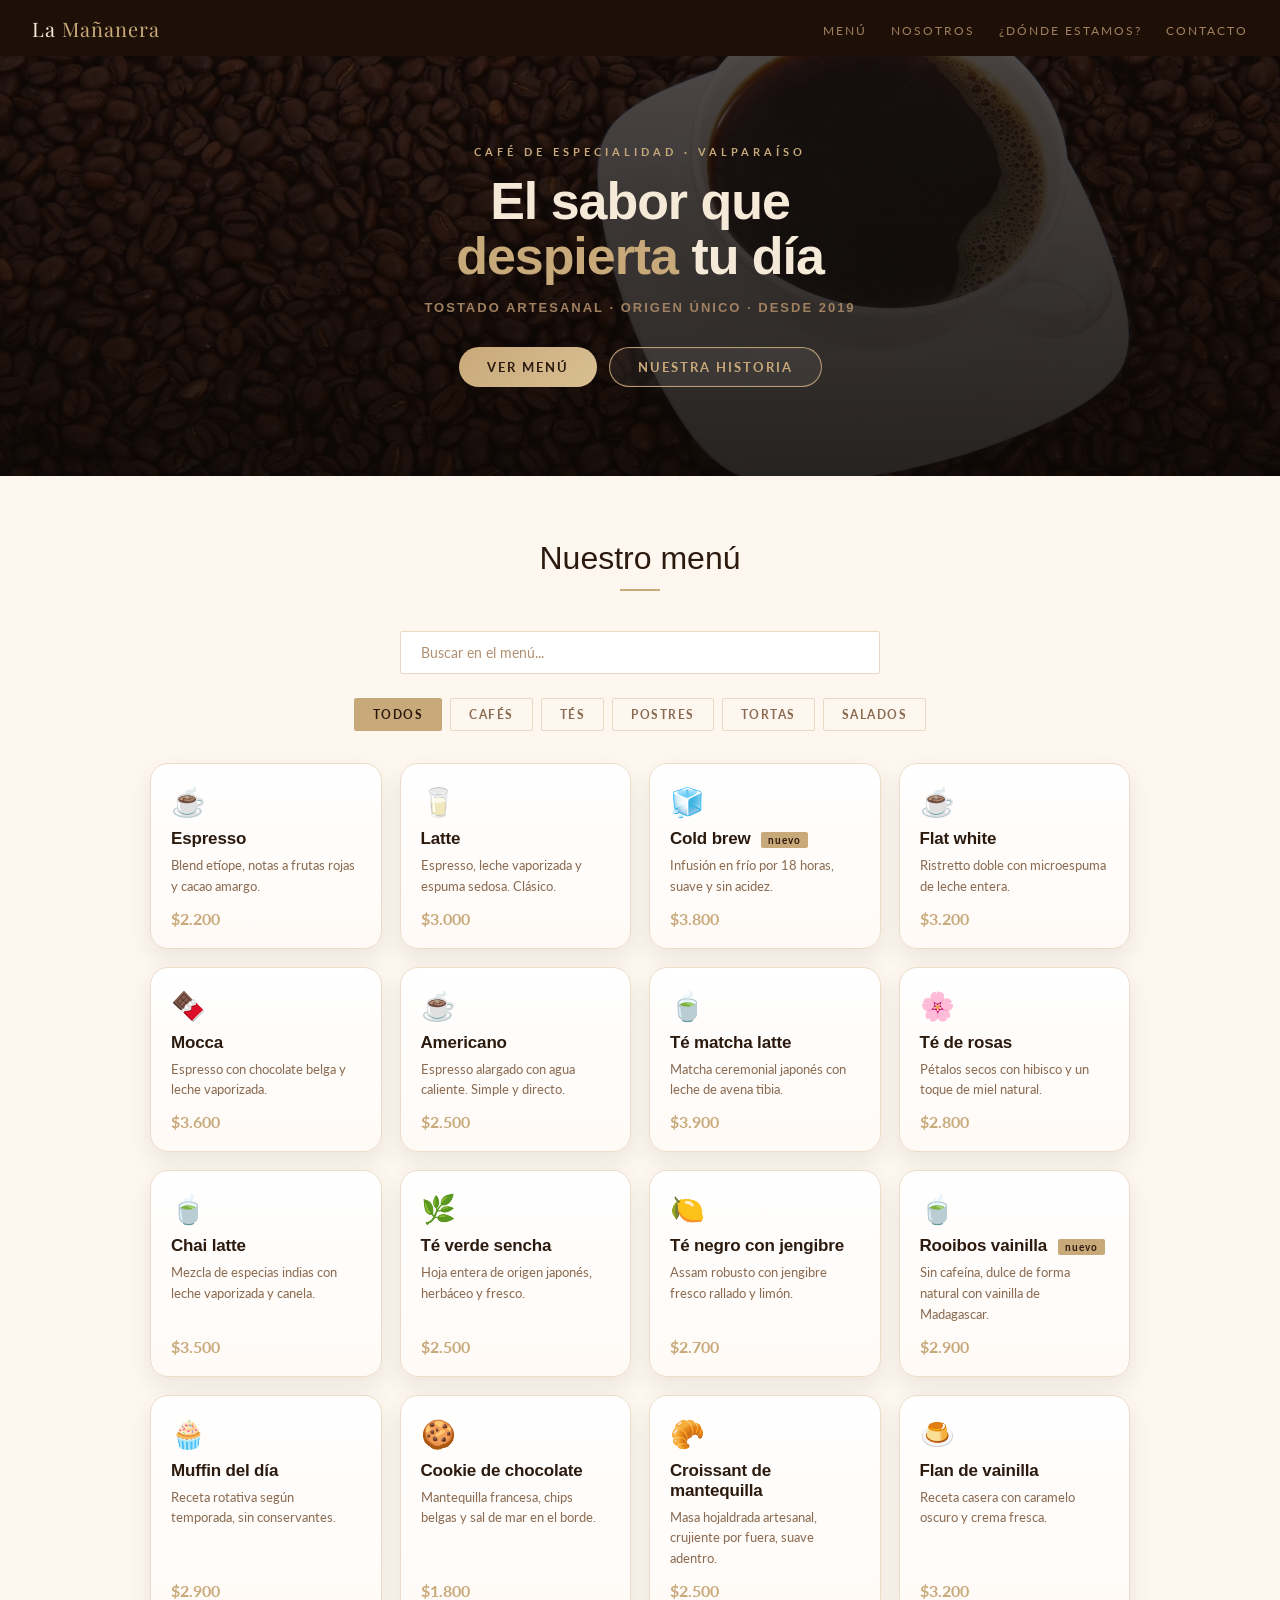
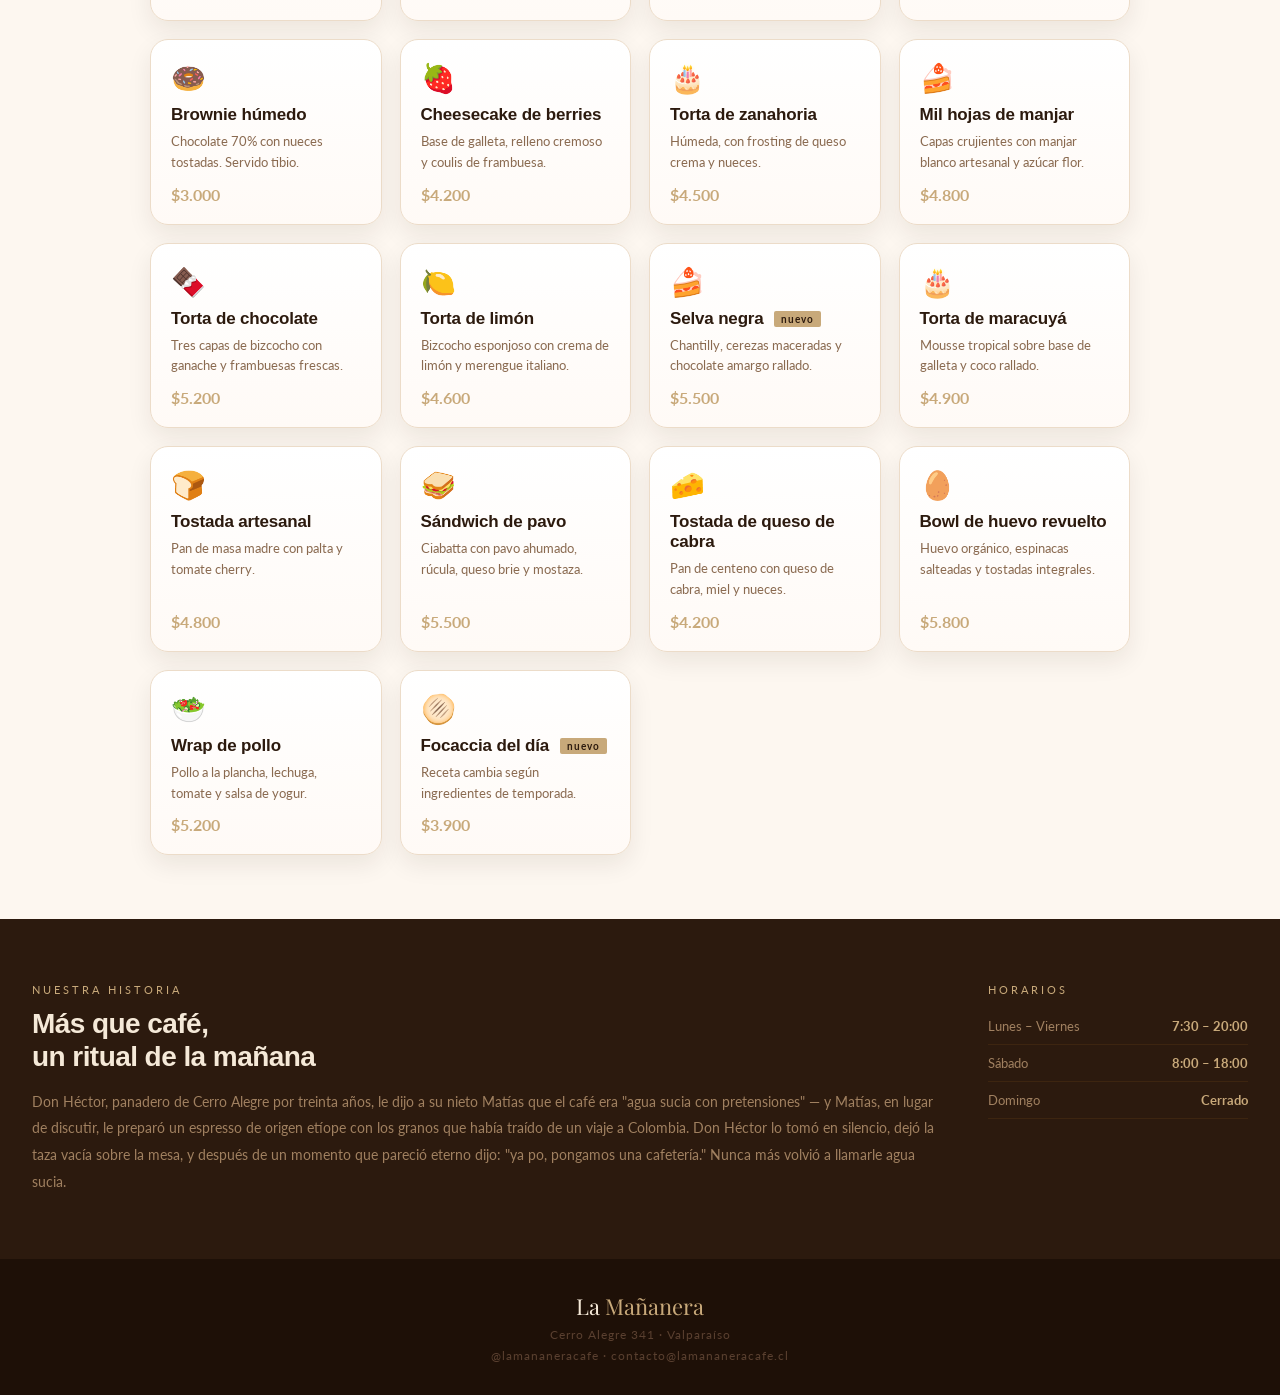
==== commit 50b8041f: "mejorar la carga de fondo del café" ====
--- a/index.html
+++ b/index.html
@@ -7,7 +7,7 @@
   <link rel="stylesheet" href="style.css" />
   <link rel="preconnect" href="https://fonts.googleapis.com" />
   <link href="https://fonts.googleapis.com/css2?family=Playfair+Display:ital,wght@0,400;0,600;1,400&family=Lato:wght@300;400;700&display=swap" rel="stylesheet" />
-  
+  <link rel="preload" as="image" href="img/fondo.webp">
   <link rel="icon" type="image/png" href="img/favicon.svg" />
 </head>
 <body>
--- a/style.css
+++ b/style.css
@@ -58,9 +58,10 @@
   text-align: center;
   padding: 4rem 2rem;
   overflow: hidden;
+  background-color: #3a2a1a;
   background:
     linear-gradient(rgba(20, 12, 8, 0.68), rgba(20, 12, 8, 0.82)),
-    url('img/fondo.jpg') center/cover no-repeat;
+    url('img/fondo.webp') center/cover no-repeat;
 }
 
 .hero::before {
@@ -465,9 +466,10 @@
 
 .inner-hero {
   position: relative;
+  background-color: #3a2a1a;
   background:
     linear-gradient(rgba(20, 12, 8, 0.55), rgba(20, 12, 8, 0.72)),
-    url('img/fondo.jpg') center/cover no-repeat;
+    url('img/fondo.webp') center/cover no-repeat;
   padding: 3.5rem 2rem 3rem;
   text-align: center;
   overflow: hidden;
